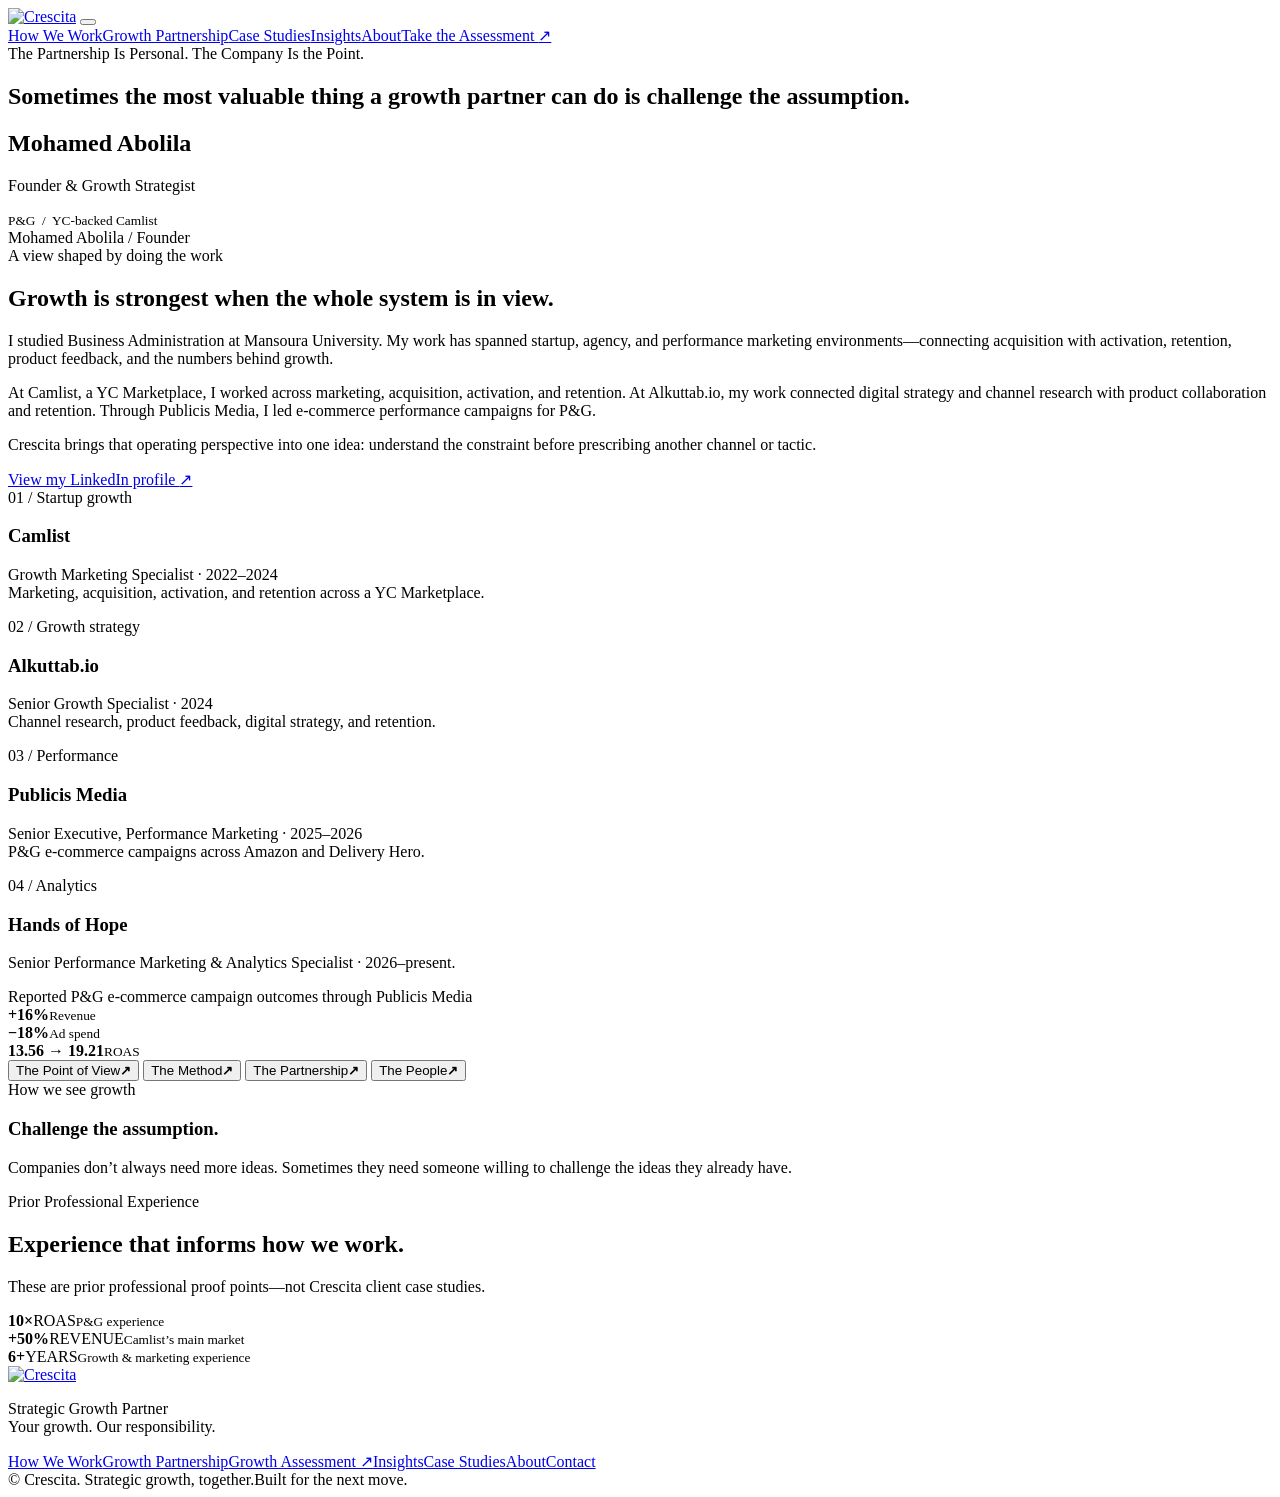
==== about.html @ d87edf6d "Add Crescita website pages" ====
<!doctype html>
<html lang="en">
<head>
  <meta charset="utf-8">
  <meta name="viewport" content="width=device-width,initial-scale=1">
  <meta name="theme-color" content="#F5F1E9">
  <meta name="description" content="Meet Mohamed Abolila, founder of Crescita, and explore the experience and point of view behind the partnership.">
  <title>About — Crescita</title>
  <link rel="preconnect" href="https://fonts.googleapis.com">
  <link rel="preconnect" href="https://fonts.gstatic.com" crossorigin>
  <link href="https://fonts.googleapis.com/css2?family=DM+Sans:wght@400;500;600;700&family=Instrument+Serif:ital@0;1&display=swap" rel="stylesheet">
  <link rel="stylesheet" href="assets/styles.css?v=hover-flow-20261013c">
</head>
<body>
<header class="site-header">
  <div class="wrap head-inner">
    <a class="brand" href="index.html" aria-label="Crescita home"><img class="brand-logo" src="assets/crescita-logo.svg" alt="Crescita"></a>
    <button class="menu-toggle" aria-label="Open navigation menu" aria-expanded="false" aria-controls="site-nav"><i></i><i></i></button>
    <nav class="nav-panel" id="site-nav" aria-label="Main navigation">
      <a href="how-we-work.html">How We Work</a><a href="growth-partnership.html">Growth Partnership</a><a href="case-studies.html">Case Studies</a><a href="insights.html">Insights</a><a href="about.html" aria-current="page">About</a><a class="nav-cta" href="assessment.html">Take the Assessment <span>↗</span></a>
    </nav>
  </div>
</header>
<main>
  <section class="page-hero wrap" data-deck="05 / 06">
    <div class="eyebrow">The Partnership Is Personal. The Company Is the Point.</div>
    <h1 class="serif">Sometimes the most valuable thing a growth partner can do is challenge the assumption.</h1>
    <div class="page-founder"><h2 class="serif">Mohamed Abolila</h2><p>Founder &amp; Growth Strategist</p><small>P&amp;G&nbsp; / &nbsp;YC-backed Camlist</small></div>
  </section>

  <section class="section founder-story">
    <div class="wrap">
      <div class="eyebrow">Mohamed Abolila / Founder</div>
      <div class="founder-story-grid">
        <div class="founder-story-title">
          <div class="detail-label">A view shaped by doing the work</div>
          <h2 class="serif">Growth is strongest when the whole system is in view.</h2>
        </div>
        <div class="founder-story-copy">
          <p>I studied Business Administration at Mansoura University. My work has spanned startup, agency, and performance marketing environments—connecting acquisition with activation, retention, product feedback, and the numbers behind growth.</p>
          <p>At Camlist, a YC Marketplace, I worked across marketing, acquisition, activation, and retention. At Alkuttab.io, my work connected digital strategy and channel research with product collaboration and retention. Through Publicis Media, I led e-commerce performance campaigns for P&amp;G.</p>
          <p>Crescita brings that operating perspective into one idea: understand the constraint before prescribing another channel or tactic.</p>
          <a class="founder-link" href="https://www.linkedin.com/in/mohamed-abolila/" target="_blank" rel="noopener">View my LinkedIn profile <span>↗</span></a>
        </div>
      </div>

      <div class="founder-track" aria-label="Mohamed Abolila’s professional experience">
        <article><div class="detail-label">01 / Startup growth</div><h3 class="serif">Camlist</h3><p>Growth Marketing Specialist · 2022–2024<br>Marketing, acquisition, activation, and retention across a YC Marketplace.</p></article>
        <article><div class="detail-label">02 / Growth strategy</div><h3 class="serif">Alkuttab.io</h3><p>Senior Growth Specialist · 2024<br>Channel research, product feedback, digital strategy, and retention.</p></article>
        <article><div class="detail-label">03 / Performance</div><h3 class="serif">Publicis Media</h3><p>Senior Executive, Performance Marketing · 2025–2026<br>P&amp;G e-commerce campaigns across Amazon and Delivery Hero.</p></article>
        <article><div class="detail-label">04 / Analytics</div><h3 class="serif">Hands of Hope</h3><p>Senior Performance Marketing &amp; Analytics Specialist · 2026–present.</p></article>
      </div>

      <div class="founder-result" aria-label="Reported P&G campaign outcomes during Publicis Media role">
        <div class="founder-result-label">Reported P&amp;G e-commerce campaign outcomes through Publicis Media</div>
        <div><strong>+16%</strong><small>Revenue</small></div>
        <div><strong>−18%</strong><small>Ad spend</small></div>
        <div><strong>13.56 → 19.21</strong><small>ROAS</small></div>
      </div>
    </div>
  </section>

  <section class="section wrap">
    <div class="about-explorer">
      <div class="about-tabs" role="tablist" aria-label="About Crescita">
        <button class="about-tab" role="tab" aria-selected="true" aria-controls="about-panel" data-about="0" data-index="01"><span>The Point of View</span><b>↗</b></button>
        <button class="about-tab" role="tab" aria-selected="false" aria-controls="about-panel" data-about="1" data-index="02"><span>The Method</span><b>↗</b></button>
        <button class="about-tab" role="tab" aria-selected="false" aria-controls="about-panel" data-about="2" data-index="03"><span>The Partnership</span><b>↗</b></button>
        <button class="about-tab" role="tab" aria-selected="false" aria-controls="about-panel" data-about="3" data-index="04"><span>The People</span><b>↗</b></button>
      </div>
      <div class="about-panel" id="about-panel" role="tabpanel">
        <div class="detail-label" id="about-kicker">How we see growth</div>
        <h3 class="serif" id="about-title">Challenge the assumption.</h3>
        <p id="about-copy">Companies don’t always need more ideas. Sometimes they need someone willing to challenge the ideas they already have.</p>
      </div>
    </div>
  </section>

  <section class="section experience">
    <div class="wrap">
      <div class="section-head"><div><div class="eyebrow">Prior Professional Experience</div><h2 class="serif">Experience that informs how we work.</h2></div><p>These are prior professional proof points—not Crescita client case studies.</p></div>
      <div class="proof-grid"><div class="proof"><strong>10×</strong><span>ROAS</span><small>P&amp;G experience</small></div><div class="proof"><strong>+50%</strong><span>REVENUE</span><small>Camlist’s main market</small></div><div class="proof"><strong>6+</strong><span>YEARS</span><small>Growth &amp; marketing experience</small></div></div>
    </div>
  </section>
</main>
<footer class="footer"><div class="wrap"><div class="footer-top"><div class="footer-brand"><a class="brand footer-logo" href="index.html" aria-label="Crescita home"><img class="footer-logo-mark" src="assets/crescita-footer-logo.svg" alt="Crescita"></a><p>Strategic Growth Partner<br>Your growth. Our responsibility.</p></div><nav class="footer-links" aria-label="Footer"><a href="how-we-work.html">How We Work</a><a href="growth-partnership.html">Growth Partnership</a><a href="assessment.html">Growth Assessment ↗</a><a href="insights.html">Insights</a><a href="case-studies.html">Case Studies</a><a href="about.html">About</a><a href="contact.html">Contact</a></nav></div><div class="footer-bottom"><span>© Crescita. Strategic growth, together.</span><span>Built for the next move.</span></div></div></footer>
<script src="assets/site.js?v=hover-flow-20261013c"></script>
</body>
</html>
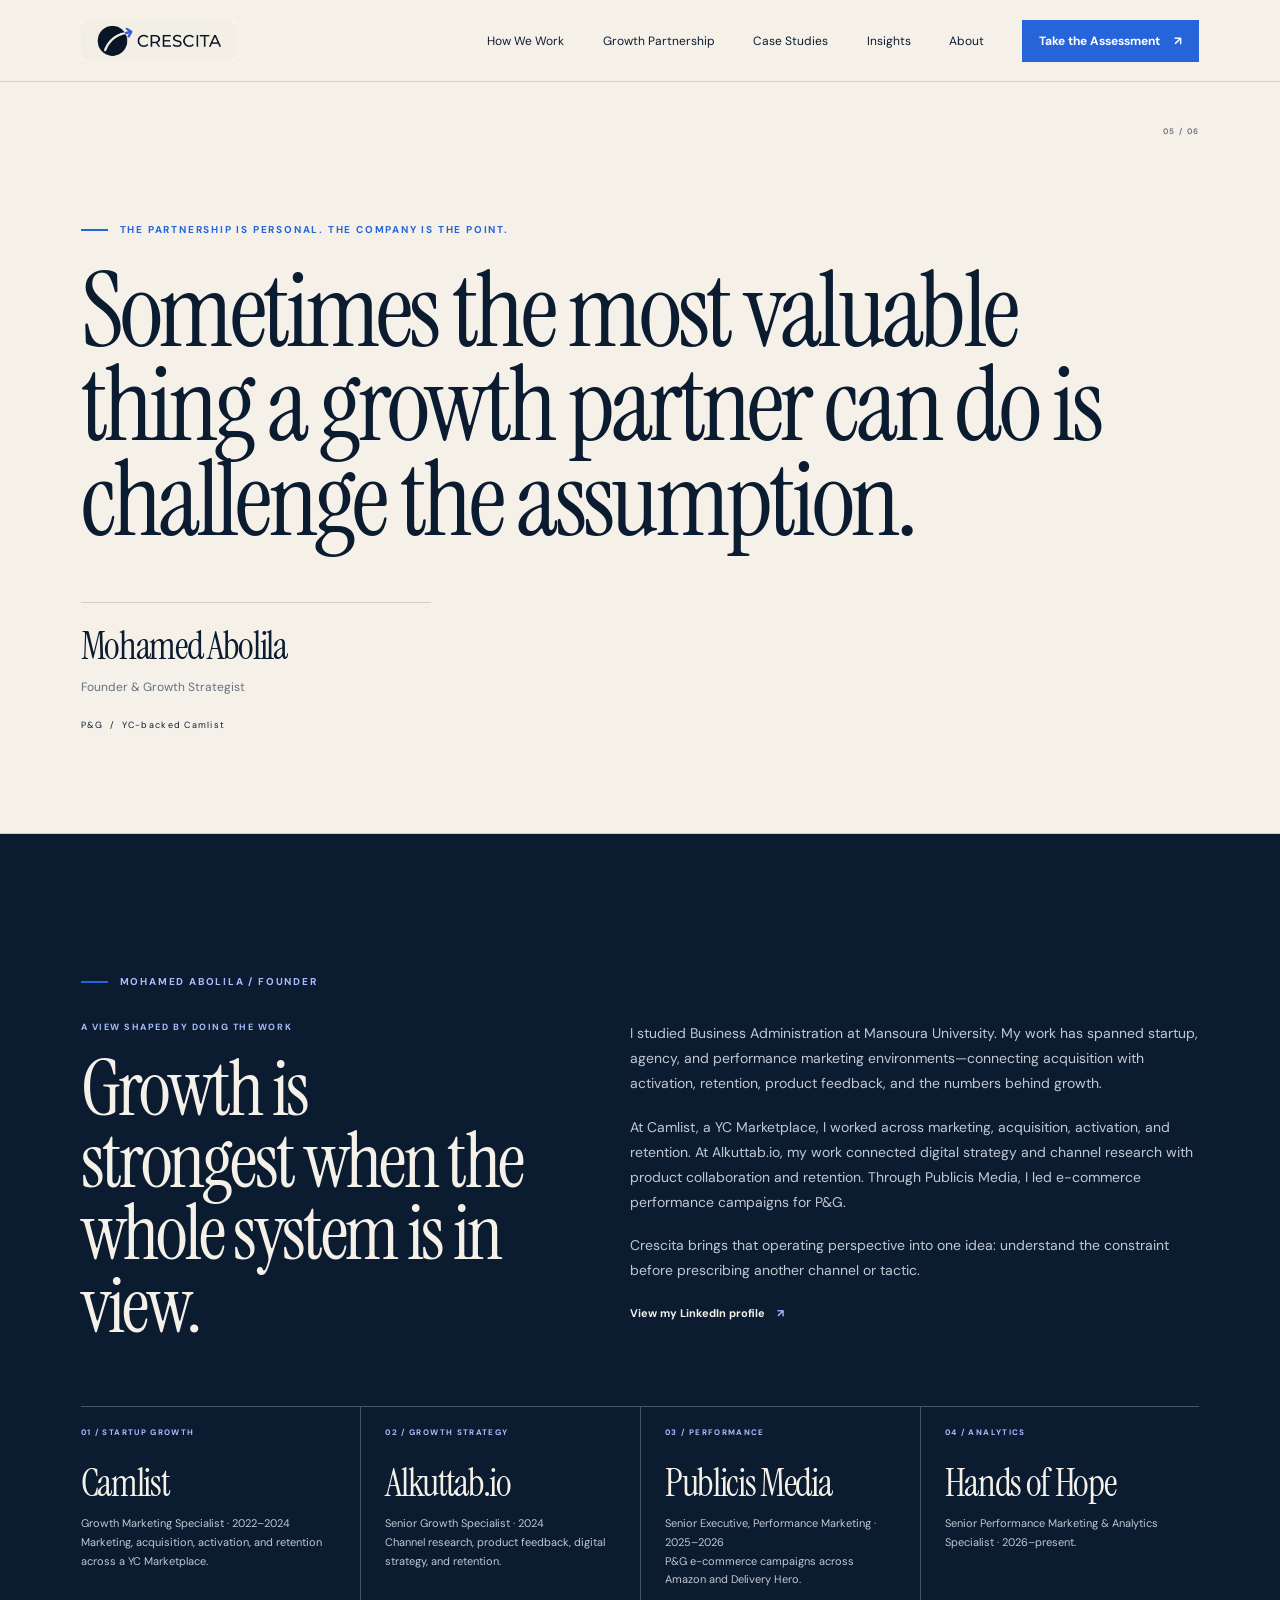
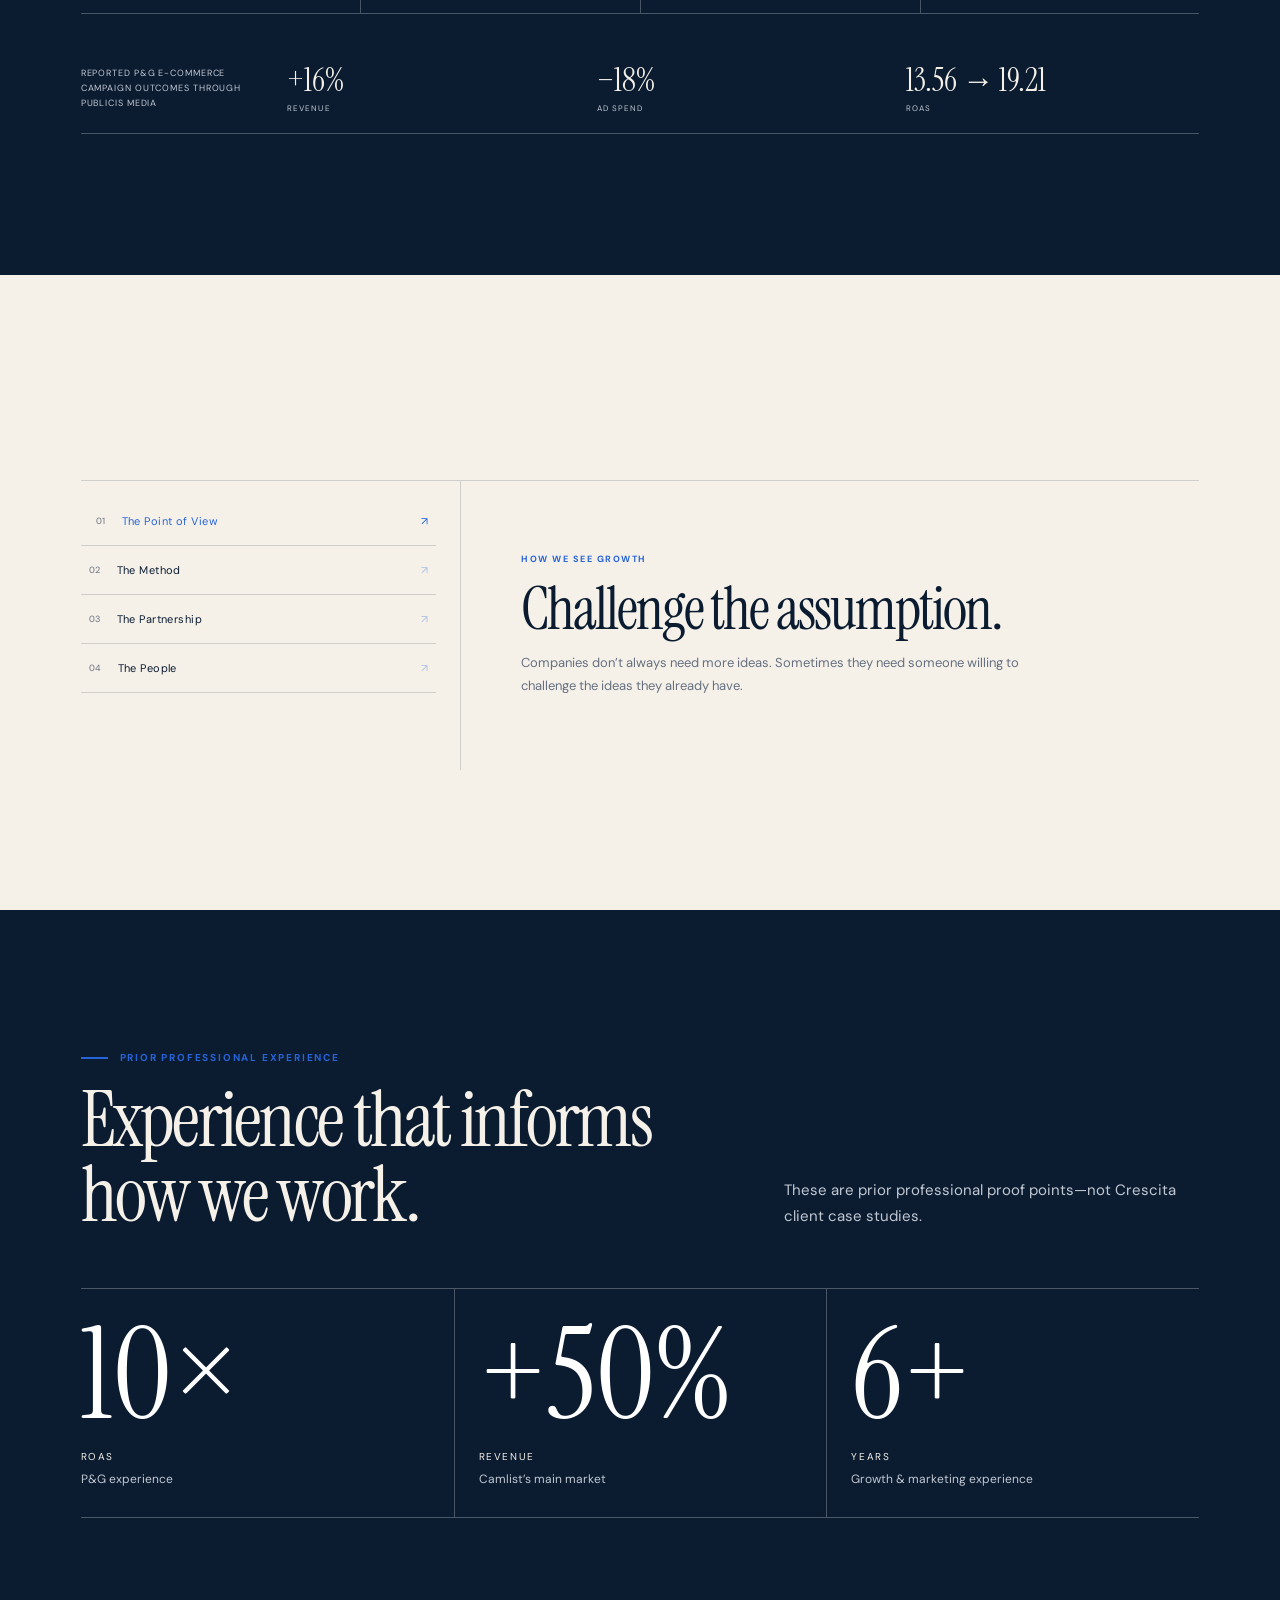
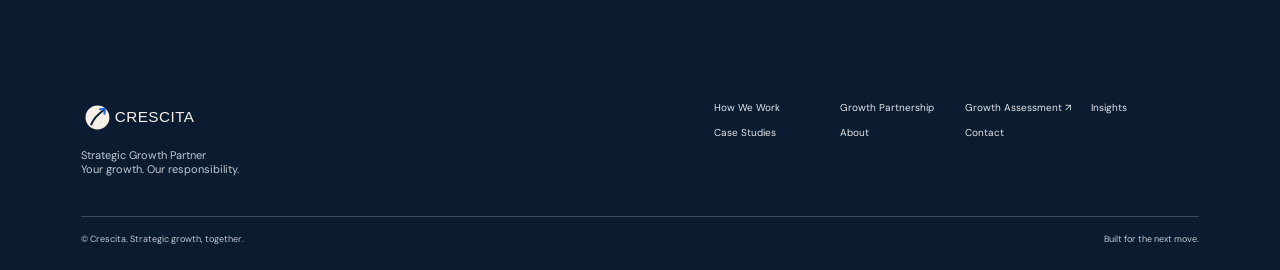
==== commit 416ea13d: "Publish Crescita content and UX improvements" ====
--- a/about.html
+++ b/about.html
@@ -9,7 +9,7 @@
   <link rel="preconnect" href="https://fonts.googleapis.com">
   <link rel="preconnect" href="https://fonts.gstatic.com" crossorigin>
   <link href="https://fonts.googleapis.com/css2?family=DM+Sans:wght@400;500;600;700&family=Instrument+Serif:ital@0;1&display=swap" rel="stylesheet">
-  <link rel="stylesheet" href="assets/styles.css?v=hover-flow-20261013c">
+  <link rel="stylesheet" href="assets/styles.css?v=ui-audit-20261013f">
 </head>
 <body>
 <header class="site-header">
@@ -84,6 +84,6 @@
   </section>
 </main>
 <footer class="footer"><div class="wrap"><div class="footer-top"><div class="footer-brand"><a class="brand footer-logo" href="index.html" aria-label="Crescita home"><img class="footer-logo-mark" src="assets/crescita-footer-logo.svg" alt="Crescita"></a><p>Strategic Growth Partner<br>Your growth. Our responsibility.</p></div><nav class="footer-links" aria-label="Footer"><a href="how-we-work.html">How We Work</a><a href="growth-partnership.html">Growth Partnership</a><a href="assessment.html">Growth Assessment ↗</a><a href="insights.html">Insights</a><a href="case-studies.html">Case Studies</a><a href="about.html">About</a><a href="contact.html">Contact</a></nav></div><div class="footer-bottom"><span>© Crescita. Strategic growth, together.</span><span>Built for the next move.</span></div></div></footer>
-<script src="assets/site.js?v=hover-flow-20261013c"></script>
+<script src="assets/site.js?v=ui-audit-20261013f"></script>
 </body>
 </html>
--- a/assets/styles.css
+++ b/assets/styles.css
@@ -0,0 +1,525 @@
+
+:root{--cream:#F5F1E9;--paper:#FFFFFF;--navy:#0B1C31;--blue:#2664D9;--muted:#667080;--line:rgba(11,28,49,.18);--serif:'Instrument Serif',Georgia,serif;--sans:'DM Sans',Arial,sans-serif;--gutter:clamp(22px,6.3vw,104px);--max:1440px}
+*{box-sizing:border-box}html{scroll-behavior:smooth;scroll-padding-top:94px}body{margin:0;background:var(--cream);color:var(--navy);font-family:var(--sans);-webkit-font-smoothing:antialiased}a{color:inherit;text-decoration:none}button{font:inherit;color:inherit}::selection{background:var(--blue);color:white}.wrap{width:min(100%,var(--max));margin:auto;padding-left:var(--gutter);padding-right:var(--gutter)}
+.site-header{height:82px;border-bottom:1px solid var(--line);display:flex;align-items:center;position:sticky;top:0;z-index:10;background:rgba(245,241,233,.94);backdrop-filter:blur(12px)}.head-inner{display:flex;align-items:center;justify-content:space-between}.brand{display:flex;align-items:center;gap:11px;font-size:18px;font-weight:600;letter-spacing:.035em}.brand-mark{width:35px;height:35px;position:relative;border-radius:50%;background:var(--navy);display:block;overflow:hidden}.brand-mark:before{content:"";position:absolute;width:18px;height:2px;background:var(--cream);transform:rotate(-48deg);left:9px;top:17px;border-radius:4px}.brand-mark:after{content:"";position:absolute;width:7px;height:7px;border:1.5px solid var(--blue);border-radius:50%;right:3px;top:4px}.menu-toggle{width:42px;height:42px;border:0;background:transparent;display:grid;place-content:center;gap:5px;cursor:pointer}.menu-toggle i{display:block;width:20px;height:1px;background:var(--navy);transition:transform .25s}.menu-toggle[aria-expanded=true] i:first-child{transform:translateY(3px) rotate(45deg)}.menu-toggle[aria-expanded=true] i:last-child{transform:translateY(-3px) rotate(-45deg)}.nav-panel{position:absolute;right:var(--gutter);top:70px;background:var(--paper);border:1px solid var(--line);padding:22px 28px;min-width:220px;display:none;box-shadow:0 20px 40px #0B1C3112}.nav-panel.open{display:grid;gap:14px}.nav-panel a{font-size:13px}.nav-panel a:hover{color:var(--blue)}
+main section{position:relative}.eyebrow{font-size:10px;line-height:1.4;letter-spacing:.18em;text-transform:uppercase;font-weight:700;color:var(--blue);display:flex;align-items:center;gap:12px}.eyebrow:before{content:"";display:block;width:27px;height:2px;background:var(--blue)}h1,h2,h3,p{margin-top:0}.serif{font-family:var(--serif);font-weight:400;letter-spacing:-.035em}.hero{padding-top:clamp(70px,10vw,148px);padding-bottom:clamp(60px,9vw,118px);min-height:650px;display:flex;flex-direction:column;justify-content:center}.hero h1{font-size:clamp(64px,9vw,124px);line-height:.86;margin:37px 0 31px;max-width:950px;font-weight:400;letter-spacing:-.045em}.hero h1 span{display:block}.hero-copy{font-size:clamp(15px,1.45vw,19px);line-height:1.65;max-width:670px;margin:0 0 26px}.actions{display:flex;align-items:center;gap:25px;flex-wrap:wrap}.button{background:var(--blue);color:#fff;padding:16px 20px;display:inline-flex;gap:26px;align-items:center;font-size:12px;font-weight:700;min-height:49px;transition:background .2s,transform .2s}.button:hover{background:var(--navy);transform:translateY(-2px)}.text-link{font-size:12px;font-weight:700;display:inline-flex;gap:12px;align-items:center}.text-link span,.button span{transition:transform .2s}.text-link:hover span,.button:hover span{transform:translateX(4px)}.hero-note{border-top:1px solid var(--line);margin-top:42px;padding-top:20px;display:flex;justify-content:space-between;align-items:end;gap:30px}.hero-note h2{font-size:clamp(34px,5vw,62px);line-height:.98;margin:0 0 12px}.hero-note p{margin:0;font-size:14px}.hero-index{font-size:10px;letter-spacing:.14em;color:var(--muted);white-space:nowrap}
+.section{padding-top:clamp(76px,11vw,150px);padding-bottom:clamp(76px,11vw,150px)}.section-head{display:grid;grid-template-columns:minmax(0,1.1fr) minmax(260px,.7fr);gap:50px;align-items:end;margin-bottom:55px}.section-head h2{font-size:clamp(43px,6.1vw,82px);line-height:.96;margin:18px 0 0}.section-head>p{font-size:15px;line-height:1.75;color:var(--muted);max-width:450px;margin:0 0 4px}.plateau{border-top:1px solid var(--line)}.plateau-grid{display:grid;grid-template-columns:repeat(3,1fr);border-top:1px solid var(--line)}.plateau-item{padding:24px 30px 0 0;min-height:210px}.plateau-item+.plateau-item{border-left:1px solid var(--line);padding-left:26px}.num{font-size:10px;letter-spacing:.14em;color:var(--blue)}.plateau-item h3,.method-item h3,.journey-item h3{font-size:clamp(27px,3vw,40px);line-height:1;margin:33px 0 15px}.plateau-item p,.method-item p,.journey-item p{font-size:13px;line-height:1.7;color:var(--muted);max-width:300px;margin:0}
+.thesis{background:var(--navy);color:var(--cream);overflow:hidden}.thesis .eyebrow{color:#8baeff}.thesis .section-head>p{color:#c2c8d2}.thesis-visual{margin-top:78px;position:relative;min-height:350px;border-top:1px solid #ffffff35;border-bottom:1px solid #ffffff35;display:grid;grid-template-columns:1fr 1.1fr 1fr;align-items:center}.step-stack{height:250px;position:relative;display:flex;align-items:end;padding-bottom:30px}.step-block{position:absolute;border-top:2px solid #9bb6f2;border-left:1px solid #9bb6f255;width:25%;height:36%;bottom:30px;left:5%;background:linear-gradient(135deg,#ffffff0d,transparent)}.step-block:nth-child(2){left:28%;height:54%;width:28%}.step-block:nth-child(3){left:54%;height:73%;width:30%}.step-label{position:absolute;left:5%;bottom:0;font-size:10px;letter-spacing:.18em}.thesis-center{text-align:center;padding:20px}.thesis-center strong{display:block;font:clamp(26px,4vw,54px)/.95 var(--serif);font-weight:400}.thesis-center p{font-size:10px;letter-spacing:.14em;margin:22px 0 0;color:#c2c8d2}.leap{height:250px;position:relative}.leap:before{content:"";position:absolute;left:8%;right:8%;bottom:30px;height:1px;background:#ffffff48}.leap:after{content:"";position:absolute;width:54%;height:55%;bottom:31px;left:15%;border-left:1px solid #ffffff55;border-top:1px solid #8eabed;transform:skewY(-27deg);transform-origin:bottom left}.leap-label{position:absolute;left:14%;bottom:0;font-size:10px;letter-spacing:.18em}
+.growth{background:var(--paper)}.growth .section-head{margin-bottom:66px}.model-shell{border-top:1px solid var(--line)}.model-meta{display:flex;justify-content:space-between;padding:14px 0;font-size:9px;letter-spacing:.15em;color:var(--muted);text-transform:uppercase}.model-layout{display:grid;grid-template-columns:1.05fr .95fr;min-height:455px;border-bottom:1px solid var(--line)}.stage-list{border-right:1px solid var(--line);display:flex;flex-direction:column;justify-content:center;padding:10px 8% 10px 0}.stage{position:relative;display:grid;grid-template-columns:42px 1fr 22px;align-items:center;gap:12px;text-align:left;padding:19px 12px;border:0;border-bottom:1px solid var(--line);background:transparent;cursor:pointer;transition:padding .25s,background .25s}.stage:first-child{border-top:1px solid var(--line)}.stage:hover,.stage[aria-selected=true]{padding-left:21px;background:#2664D909}.stage-number{font-size:9px;letter-spacing:.12em;color:var(--muted)}.stage-name{font:clamp(23px,3vw,39px)/1 var(--serif)}.stage-arrow{font-size:15px;color:var(--blue);opacity:0;transition:opacity .2s,transform .2s}.stage[aria-selected=true] .stage-arrow{opacity:1;transform:translateX(2px)}.stage-panel{padding:clamp(30px,6vw,78px);display:flex;flex-direction:column;justify-content:center;position:relative;overflow:hidden}.stage-panel:after{content:attr(data-number);position:absolute;right:-8px;bottom:-100px;font:clamp(220px,34vw,420px)/1 var(--serif);color:#0B1C3106;pointer-events:none}.detail-label{font-size:9px;letter-spacing:.17em;color:var(--blue);font-weight:700;text-transform:uppercase;margin-bottom:20px}.stage-panel h3{font:clamp(38px,5.2vw,68px)/.94 var(--serif);letter-spacing:-.03em;font-weight:400;max-width:510px;margin:0 0 20px;position:relative}.stage-panel p{font-size:14px;line-height:1.75;color:var(--muted);max-width:420px;margin:0;position:relative}.stage-progress{display:flex;gap:6px;margin-top:38px}.stage-progress i{height:2px;background:#0B1C3120;flex:1;transition:background .2s}.stage-progress i.active{background:var(--blue)}.gap-callout{margin:34px 0 0;padding:16px 18px;border-left:2px solid var(--blue);background:#2664D90b;font-size:12px;line-height:1.6;max-width:420px;display:none}.stage-panel.is-gap .gap-callout{display:block}
+.partner{padding-top:clamp(80px,12vw,160px);padding-bottom:clamp(80px,12vw,160px)}.partner-row{display:grid;grid-template-columns:1.2fr .8fr;gap:60px;align-items:end}.partner h2{font-size:clamp(50px,7.5vw,102px);line-height:.9;margin:22px 0 0;max-width:820px}.partner-copy{border-left:1px solid var(--line);padding:4px 0 2px 30px}.partner-copy h3{font:clamp(28px,3.5vw,45px)/1 var(--serif);font-weight:400;margin-bottom:20px}.partner-copy p{font-size:14px;line-height:1.75;color:var(--muted);margin:0}.contrast{display:flex;gap:20px;align-items:center;margin-top:53px;font-size:9px;letter-spacing:.15em}.contrast span:last-child{color:var(--blue)}.contrast b{width:36px;height:1px;background:var(--line)}
+.method{border-top:1px solid var(--line)}.method-title{max-width:850px;font-size:clamp(44px,6.5vw,86px);line-height:.95;margin:18px 0 60px}.method-list{border-top:1px solid var(--line);display:grid;grid-template-columns:repeat(5,1fr)}.method-item{padding:20px 22px 0 0;min-height:195px}.method-item+.method-item{border-left:1px solid var(--line);padding-left:20px}.method-item h3{margin-top:29px}.method-item p{font-size:12px}
+.where{background:var(--paper)}.where-intro{display:grid;grid-template-columns:1fr 1fr;gap:55px;align-items:end}.where-intro h2{font-size:clamp(43px,6vw,78px);line-height:.94;margin:18px 0 0}.where-intro p{font-size:14px;line-height:1.75;color:var(--muted);max-width:490px;margin:0}.where-labels{display:grid;grid-template-columns:1fr 1fr;padding:62px 0 15px;border-bottom:1px solid var(--line);font-size:9px;letter-spacing:.15em;color:var(--muted)}.where-row{display:grid;grid-template-columns:1fr 1fr;padding:20px 0;border-bottom:1px solid var(--line);font:clamp(23px,3.2vw,40px)/1.05 var(--serif);gap:20px}.where-row span:last-child{color:var(--blue)}
+.journey{border-top:1px solid var(--line)}.journey-grid{display:grid;grid-template-columns:repeat(4,1fr);border-top:1px solid var(--line)}.journey-item{padding:22px 20px 10px 0;min-height:210px}.journey-item+.journey-item{border-left:1px solid var(--line);padding-left:20px}.journey-item h3{font-size:clamp(25px,2.7vw,36px);margin:32px 0 14px}.journey-item:first-child{background:linear-gradient(180deg,#2664D90b,transparent)}.journey-item p{font-size:12px}
+.experience{background:var(--navy);color:var(--cream)}.experience .section-head>p{color:#c2c8d2}.proof-grid{display:grid;grid-template-columns:repeat(3,1fr);border-top:1px solid #ffffff42;border-bottom:1px solid #ffffff42}.proof{padding:28px 20px 30px 0}.proof+.proof{border-left:1px solid #ffffff42;padding-left:24px}.proof strong{font:clamp(64px,10vw,128px)/.9 var(--serif);font-weight:400;display:block;color:#fff}.proof span{display:block;margin-top:18px;font-size:10px;letter-spacing:.16em}.proof small{display:block;margin-top:8px;color:#c2c8d2;font-size:12px}
+.about{border-bottom:1px solid var(--line)}.about-top{display:grid;grid-template-columns:1.1fr .9fr;gap:60px;align-items:end}.about-top h2{font-size:clamp(42px,6vw,78px);line-height:.96;margin:20px 0 0;max-width:900px}.founder{padding:20px 0 0 25px;border-left:1px solid var(--line)}.founder h3{font:36px/1 var(--serif);font-weight:400;margin:0 0 8px}.founder p{font-size:12px;margin:0 0 20px;color:var(--muted)}.founder small{font-size:9px;letter-spacing:.14em}.about-explorer{margin-top:64px;border-top:1px solid var(--line);display:grid;grid-template-columns:.68fr 1.32fr;min-height:290px}.about-tabs{padding:16px 24px 0 0;border-right:1px solid var(--line)}.about-tab{width:100%;border:0;border-bottom:1px solid var(--line);background:transparent;text-align:left;display:flex;justify-content:space-between;align-items:center;padding:17px 8px;cursor:pointer;font-size:11px;letter-spacing:.04em}.about-tab:before{content:attr(data-index);font-size:9px;color:var(--muted);margin-right:16px}.about-tab span{margin-right:auto}.about-tab b{font-weight:400;color:var(--blue);opacity:.35}.about-tab[aria-selected=true]{color:var(--blue);padding-left:15px}.about-tab[aria-selected=true] b{opacity:1}.about-panel{padding:clamp(26px,5vw,60px);display:flex;flex-direction:column;justify-content:center}.about-panel .detail-label{margin-bottom:16px}.about-panel h3{font:clamp(34px,4.6vw,60px)/.96 var(--serif);font-weight:400;margin:0 0 15px}.about-panel p{font-size:13px;line-height:1.75;color:var(--muted);max-width:530px;margin:0}
+.insights{background:var(--paper)}.insights-layout{display:grid;grid-template-columns:1fr 1fr;gap:60px}.insights h2{font-size:clamp(46px,6.4vw,86px);line-height:.95;margin:18px 0 0}.topic-list{display:flex;gap:9px;flex-wrap:wrap;margin-top:34px;max-width:550px}.topic{border:1px solid var(--line);border-radius:99px;padding:8px 12px;font-size:10px}.coming{border-top:1px solid var(--line);padding-top:25px;align-self:end}.coming strong{display:block;font:32px/1 var(--serif);font-weight:400;margin-bottom:9px}.coming p{font-size:12px;color:var(--muted);margin:0}
+.final-cta{padding-top:clamp(85px,13vw,170px);padding-bottom:clamp(85px,13vw,170px);text-align:center}.final-cta .eyebrow{justify-content:center}.final-cta h2{font-size:clamp(60px,10vw,132px);line-height:.86;margin:27px 0}.final-cta h2 span{display:block}.final-cta p{font-size:14px;color:var(--muted);margin:0 auto 28px}.final-cta .actions{justify-content:center}.footer{background:var(--navy);color:var(--cream);padding:42px 0 25px}.footer-top{display:grid;grid-template-columns:1.2fr 1fr;gap:50px;padding-bottom:40px}.footer-brand{font-size:23px;font-weight:600;letter-spacing:.04em}.footer-brand p{font-size:11px;font-weight:400;letter-spacing:0;color:#c2c8d2;margin:9px 0 0}.footer-links{display:grid;grid-template-columns:repeat(4,1fr);gap:12px 18px;align-content:start}.footer-links a{font-size:10px;color:#e3e5e8}.footer-bottom{border-top:1px solid #ffffff35;padding-top:16px;display:flex;justify-content:space-between;gap:20px;font-size:9px;color:#c2c8d2}
+.reveal{opacity:0;transform:translateY(18px);transition:opacity .7s ease,transform .7s ease}.reveal.visible{opacity:1;transform:none}
+@media(max-width:760px){.site-header{height:70px}.hero{min-height:0;padding-top:76px}.hero-note{align-items:start}.section-head,.partner-row,.where-intro,.about-top,.insights-layout{grid-template-columns:1fr;gap:25px}.section-head{margin-bottom:38px}.section-head>p{max-width:550px}.plateau-grid{grid-template-columns:1fr}.plateau-item,.plateau-item+.plateau-item{padding:20px 0;min-height:0;border-left:0;border-bottom:1px solid var(--line)}.plateau-item h3{margin:18px 0 10px}.thesis-visual{grid-template-columns:1fr;min-height:0;padding:25px 0}.step-stack,.leap{height:140px}.thesis-center{padding:24px 0}.thesis-center p{margin-top:12px}.model-layout{grid-template-columns:1fr}.stage-list{border-right:0;padding:0}.stage-panel{min-height:340px;border-top:1px solid var(--line)}.partner-copy{border-left:0;border-top:1px solid var(--line);padding:22px 0 0}.contrast{margin-top:30px}.method-list{grid-template-columns:1fr 1fr}.method-item,.method-item+.method-item{border:0;border-bottom:1px solid var(--line);padding:18px 14px 20px 0;min-height:0}.method-item:nth-child(even){border-left:1px solid var(--line);padding-left:16px}.method-item h3{margin:19px 0 10px}.where-labels{padding-top:38px}.journey-grid{grid-template-columns:1fr 1fr}.journey-item,.journey-item+.journey-item{min-height:165px;padding:18px 12px 16px 0;border-left:0;border-bottom:1px solid var(--line)}.journey-item:nth-child(even){border-left:1px solid var(--line);padding-left:14px}.journey-item h3{margin:20px 0 10px}.proof{padding:22px 10px 22px 0}.proof+.proof{padding-left:13px}.proof strong{font-size:clamp(55px,13vw,88px)}.about-explorer{grid-template-columns:1fr}.about-tabs{border-right:0;padding:0}.about-panel{min-height:250px;border-top:1px solid var(--line);padding:26px 0}.founder{padding:20px 0 0;border-left:0;border-top:1px solid var(--line)}.footer-top{grid-template-columns:1fr}.footer-links{grid-template-columns:repeat(2,1fr)}.final-cta h2{font-size:clamp(59px,13vw,92px)}}
+@media(max-width:420px){.brand{font-size:15px}.brand-mark{width:31px;height:31px}.hero h1{font-size:58px}.hero-note{display:block}.hero-index{display:block;margin-top:18px}.actions{gap:18px}.button{padding:14px 15px}.where-row{font-size:22px}.proof-grid{grid-template-columns:1fr}.proof,.proof+.proof{border-left:0;border-bottom:1px solid #ffffff42;padding:20px 0}.proof strong{font-size:70px}}
+@media(prefers-reduced-motion:reduce){*,*::before,*::after{scroll-behavior:auto!important;transition:none!important;animation:none!important}.reveal{opacity:1;transform:none}}
+
+/* Framer header, hero and Crescita step/leap explorer */
+.site-header{height:82px}.head-inner{position:relative}.brand{font-size:18px;gap:10px}.brand-mark{width:38px;height:38px;object-fit:contain;border-radius:0;background:none;overflow:visible;flex:none}.brand-mark:before,.brand-mark:after{display:none}.nav-panel{position:static;display:flex;align-items:center;gap:clamp(18px,3vw,42px);min-width:0;padding:0;border:0;background:transparent;box-shadow:none}.nav-panel a{font-size:12px;white-space:nowrap}.nav-panel .nav-cta{background:var(--blue);color:#fff;padding:13px 17px;display:inline-flex;gap:14px;align-items:center;font-weight:700}.nav-panel .nav-cta:hover{background:var(--navy)}.menu-toggle{display:none}.hero{padding-top:clamp(78px,8.5vw,124px);padding-bottom:34px;min-height:590px;justify-content:start}.hero-main{display:grid;grid-template-columns:1.12fr .88fr;gap:clamp(45px,8vw,112px);align-items:center;margin-top:45px}.hero h1{font-size:clamp(68px,8.4vw,116px);margin:0 0 30px}.hero-copy{font-size:clamp(15px,1.35vw,18px);max-width:640px}.hero-note{border-top:0;border-left:1px solid var(--line);margin:0;padding:8px 0 8px clamp(24px,4vw,48px);min-height:155px;align-items:center}.hero-note h2{font-size:clamp(34px,4.6vw,54px)}.hero-note p{font-size:14px}.hero-bottom{border-top:1px solid var(--line);margin-top:auto;padding-top:17px;display:flex;justify-content:space-between;font-size:11px}.hero-index{font-size:10px;letter-spacing:.12em}.thesis .eyebrow{color:var(--cream)}.thesis-explorer{margin-top:58px;display:grid;grid-template-columns:minmax(160px,.28fr) 1fr;border-top:1px solid #ffffff40;border-bottom:1px solid #ffffff40;min-height:300px}.thesis-controls{display:flex;flex-direction:column;padding:20px 23px 20px 0;border-right:1px solid #ffffff35}.path-tab{display:grid;grid-template-columns:25px 1fr 20px;gap:10px;align-items:center;text-align:left;border:0;border-bottom:1px solid #ffffff27;background:transparent;color:#d8dce2;padding:16px 10px;cursor:pointer;transition:background .25s,padding .25s,color .25s}.path-tab:first-child{border-top:1px solid #ffffff27}.path-tab span{font-size:9px;letter-spacing:.14em;color:#9ca9bb}.path-tab strong{font-size:11px;letter-spacing:.16em}.path-tab i{font-style:normal;color:#91adf0;opacity:0;transition:opacity .2s}.path-tab:hover,.path-tab[aria-selected=true]{background:#ffffff0c;color:white;padding-left:16px}.path-tab[aria-selected=true] i{opacity:1}.thesis-status{display:grid;gap:6px;margin-top:auto;padding:22px 10px 0}.thesis-status span{font-size:8px;text-transform:uppercase;letter-spacing:.16em;color:#aeb9c8}.thesis-status strong{font-size:10px;letter-spacing:.14em;color:#a7beff}.trajectory-panel{padding:22px clamp(20px,4vw,54px) 24px;position:relative}.trajectory-head{display:flex;justify-content:space-between;gap:18px;font-size:8px;letter-spacing:.15em;text-transform:uppercase;color:#c2c8d2}.trajectory-head span:last-child{color:#8795a9}.trajectory-svg{display:block;width:100%;height:clamp(180px,22vw,270px);overflow:visible;margin:4px 0 0}.trajectory-svg path{fill:none;vector-effect:non-scaling-stroke}.trajectory-grid{stroke:#ffffff20;stroke-width:1;stroke-dasharray:2 7}.trajectory-step,.trajectory-leap{stroke:#92aff6;stroke-width:2.2;stroke-linejoin:round;stroke-linecap:round;transition:opacity .35s,stroke-dashoffset .8s}.trajectory-step{stroke-dasharray:1200;stroke-dashoffset:0}.trajectory-leap{stroke:#fff;stroke-width:2.6;stroke-dasharray:1200;stroke-dashoffset:1200;opacity:0}.trajectory-panel[data-path="leap"] .trajectory-step{opacity:0;stroke-dashoffset:1200}.trajectory-panel[data-path="leap"] .trajectory-leap{opacity:1;stroke-dashoffset:0}.trajectory-svg text{fill:#adb9ca;font:9px var(--sans);letter-spacing:1.2px}.trajectory-nodes circle{fill:var(--navy);stroke:#8faef5;stroke-width:2;cursor:pointer;transition:r .2s,fill .2s}.trajectory-nodes circle:hover,.trajectory-nodes circle:focus{r:10;fill:#8faef5;outline:none}.trajectory-panel[data-path="step"] .leap-nodes,.trajectory-panel[data-path="leap"] .step-nodes{display:none}.trajectory-readout{border-top:1px solid #ffffff35;padding-top:16px;display:grid;grid-template-columns:1fr 1fr;gap:24px;align-items:start}.trajectory-readout .detail-label{color:#9bb6f2;margin-bottom:8px}.trajectory-readout h3{font-size:clamp(25px,3vw,36px);margin:0;color:var(--cream)}.trajectory-readout p{margin:4px 0 0;font-size:12px;line-height:1.65;color:#c2c8d2;max-width:400px}.footer-logo{color:var(--cream);width:max-content}.footer-logo .brand-mark{width:34px;height:34px}.footer-brand>p{margin-left:44px}
+@media(max-width:900px){.nav-panel{gap:17px}.nav-panel a{font-size:11px}.nav-panel .nav-cta{padding:11px 12px}.hero-main{gap:45px}.hero h1{font-size:clamp(66px,8vw,90px)}}
+@media(max-width:760px){.site-header{height:70px}.head-inner{position:relative}.menu-toggle{display:grid}.nav-panel{position:absolute;right:var(--gutter);top:57px;display:none;align-items:stretch;gap:14px;min-width:230px;padding:20px 23px;background:var(--paper);border:1px solid var(--line);box-shadow:0 20px 40px #0B1C3112}.nav-panel.open{display:grid}.nav-panel a{font-size:12px}.hero{min-height:0;padding-top:67px}.hero-main{grid-template-columns:1fr;gap:31px;margin-top:31px}.hero h1{font-size:clamp(61px,11.5vw,84px)}.hero-note{border-left:0;border-top:1px solid var(--line);padding:23px 0 0;min-height:0}.hero-bottom{margin-top:39px}.thesis-explorer{grid-template-columns:1fr}.thesis-controls{border-right:0;border-bottom:1px solid #ffffff35;display:grid;grid-template-columns:1fr 1fr;padding:12px 0}.path-tab{border-top:1px solid #ffffff27!important;border-bottom:0}.thesis-status{grid-column:1/-1;padding:16px 10px 3px;margin:0}.trajectory-panel{padding:20px 0 23px}.trajectory-readout{grid-template-columns:1fr;gap:9px}.trajectory-head{font-size:7px}.trajectory-svg{height:205px}}
+@media(prefers-reduced-motion:reduce){.trajectory-step,.trajectory-leap{stroke-dasharray:none;stroke-dashoffset:0}}
+.page-hero{padding-top:clamp(80px,11vw,145px);padding-bottom:clamp(55px,8vw,100px);border-bottom:1px solid var(--line)}.page-hero h1{font-size:clamp(55px,8.2vw,108px);line-height:.9;max-width:1020px;margin:27px 0}.page-hero>p{font-size:15px;line-height:1.75;color:var(--muted);max-width:650px;margin:0}.page-hero .page-lead{font-size:clamp(30px,4.3vw,52px);line-height:1.02;color:var(--navy);max-width:700px;margin:30px 0 17px}.page-section{padding-top:70px}.page-method{border-top:0}.page-method .method-item{min-height:220px}.page-cta{padding-top:90px;padding-bottom:105px}.page-cta h2{font-size:clamp(42px,6.3vw,78px);line-height:.96;max-width:850px;margin:22px 0 27px}.page-cta .button{margin-top:4px}.page-founder{margin-top:55px;padding-top:18px;border-top:1px solid var(--line);max-width:350px}.page-founder h2{font-size:38px;font-weight:400;margin:0 0 8px}.page-founder p{font-size:12px;color:var(--muted);margin:0 0 17px}.page-founder small{font-size:9px;letter-spacing:.14em}.contact-hero{min-height:570px;display:flex;flex-direction:column;align-items:flex-start;justify-content:center;border-bottom:0}.contact-hero h1{font-size:clamp(72px,10vw,130px)}.contact-hero p{margin-bottom:24px}.about-explorer .about-tab[aria-selected=true]{color:var(--blue)}
+@media(max-width:760px){.page-hero{padding-top:70px;padding-bottom:55px}.page-hero h1{font-size:clamp(50px,11vw,76px)}.page-method{grid-template-columns:1fr 1fr}.page-method .method-item{min-height:180px}.contact-hero{min-height:470px}.page-cta{padding-top:65px;padding-bottom:75px}}
+
+/* Homepage motion: editorial entrances, paced reveals, and purposeful interaction */
+@keyframes home-rise{from{opacity:0;transform:translateY(24px)}to{opacity:1;transform:translateY(0)}}
+@keyframes readout-in{from{opacity:0;transform:translateY(12px)}to{opacity:1;transform:translateY(0)}}
+.home .hero>.eyebrow,.home .hero h1 span,.home .hero-copy,.home .hero .actions,.home .hero-note,.home .hero-bottom{animation:home-rise .85s cubic-bezier(.2,.7,.25,1) both}
+.home .hero>.eyebrow{animation-delay:.06s}.home .hero h1 span:first-child{animation-delay:.16s}.home .hero h1 span:last-child{animation-delay:.28s}.home .hero-copy{animation-delay:.43s}.home .hero .actions{animation-delay:.54s}.home .hero-note{animation-delay:.36s}.home .hero-bottom{animation-delay:.65s}
+.home .reveal .section-head>*,.home .reveal .plateau-item,.home .reveal .thesis-explorer,.home .reveal .partner-row>*,.home .reveal .method-title,.home .reveal .method-item,.home .reveal .where-intro>*,.home .reveal .where-row,.home .reveal .journey-item,.home .reveal .proof,.home .reveal .about-top>*,.home .reveal .about-explorer,.home .reveal .insights-layout>*,.home .final-cta>.eyebrow,.home .final-cta h2,.home .final-cta>p,.home .final-cta .actions{opacity:0;transform:translateY(18px);transition:opacity .72s cubic-bezier(.2,.7,.25,1),transform .72s cubic-bezier(.2,.7,.25,1)}
+.home .reveal.visible .section-head>*,.home .reveal.visible .plateau-item,.home .reveal.visible .thesis-explorer,.home .reveal.visible .partner-row>*,.home .reveal.visible .method-title,.home .reveal.visible .method-item,.home .reveal.visible .where-intro>*,.home .reveal.visible .where-row,.home .reveal.visible .journey-item,.home .reveal.visible .proof,.home .reveal.visible .about-top>*,.home .reveal.visible .about-explorer,.home .reveal.visible .insights-layout>*,.home .final-cta.visible>.eyebrow,.home .final-cta.visible h2,.home .final-cta.visible>p,.home .final-cta.visible .actions{opacity:1;transform:translateY(0)}
+.home .reveal.visible .section-head>*:nth-child(2),.home .reveal.visible .plateau-item:nth-child(2),.home .reveal.visible .where-row:nth-of-type(2),.home .reveal.visible .journey-item:nth-child(2),.home .reveal.visible .proof:nth-child(2),.home .reveal.visible .partner-row>*:nth-child(2),.home .reveal.visible .about-top>*:nth-child(2),.home .reveal.visible .insights-layout>*:nth-child(2){transition-delay:.12s}
+.home .reveal.visible .plateau-item:nth-child(3),.home .reveal.visible .where-row:nth-of-type(3),.home .reveal.visible .journey-item:nth-child(3),.home .reveal.visible .proof:nth-child(3){transition-delay:.22s}
+.home .reveal.visible .plateau-item:nth-child(4),.home .reveal.visible .where-row:nth-of-type(4),.home .reveal.visible .journey-item:nth-child(4){transition-delay:.32s}
+.home .reveal.visible .journey-item:nth-child(5),.home .reveal.visible .where-row:nth-of-type(5){transition-delay:.42s}
+.home .reveal.visible .method-item:nth-child(1){transition-delay:.04s}.home .reveal.visible .method-item:nth-child(2){transition-delay:.1s}.home .reveal.visible .method-item:nth-child(3){transition-delay:.16s}.home .reveal.visible .method-item:nth-child(4){transition-delay:.22s}.home .reveal.visible .method-item:nth-child(5){transition-delay:.28s}
+.home .reveal.visible .thesis-explorer{transition-delay:.16s}
+.home .trajectory-readout{animation:readout-in .45s ease both}.home .path-tab,.home .stage,.home .about-tab{transition:background .28s,color .28s,padding .28s,border-color .28s,transform .28s}.home .path-tab:hover,.home .stage:hover,.home .about-tab:hover{transform:translateX(3px)}
+.home .stage-panel h3,.home .stage-panel>p{transition:opacity .22s ease,transform .22s ease}.home .stage-panel.is-updating h3,.home .stage-panel.is-updating>p{animation:readout-in .38s ease both}
+.home .plateau-item h3,.home .method-item h3,.home .journey-item h3,.home .proof strong{transition:color .3s,transform .3s}.home .plateau-item:hover h3,.home .method-item:hover h3,.home .journey-item:hover h3{transform:translateX(5px);color:var(--blue)}.home .plateau-item .num,.home .method-item .num,.home .journey-item .num{transition:letter-spacing .25s,color .25s}.home .plateau-item:hover .num,.home .method-item:hover .num,.home .journey-item:hover .num{letter-spacing:.24em;color:var(--navy)}
+.home .button{transition:background .25s,transform .25s,box-shadow .25s}.home .button:hover{box-shadow:0 9px 22px #0B1C3120}.home .text-link{transition:color .2s}.home .text-link:hover{color:var(--blue)}
+@media(prefers-reduced-motion:reduce){.home .hero>.eyebrow,.home .hero h1 span,.home .hero-copy,.home .hero .actions,.home .hero-note,.home .hero-bottom,.home .trajectory-readout,.home .stage-panel.is-updating h3,.home .stage-panel.is-updating>p{animation:none!important}.home .reveal,.home .reveal .section-head>*,.home .reveal .plateau-item,.home .reveal .thesis-explorer,.home .reveal .partner-row>*,.home .reveal .method-title,.home .reveal .method-item,.home .reveal .where-intro>*,.home .reveal .where-row,.home .reveal .journey-item,.home .reveal .proof,.home .reveal .about-top>*,.home .reveal .about-explorer,.home .reveal .insights-layout>*,.home .final-cta>*{opacity:1!important;transform:none!important;transition:none!important}}
+
+
+/* Crescita brand assets and the editorial STEP / LEAP interaction */
+:root{--cream:#F5F1E9;--paper:#fff;--navy:#0B1C31;--blue:#2664D9;--muted:#667080;--line:rgba(11,28,49,.16)}
+.site-header{background:rgba(245,241,233,.96)}
+.brand{display:block;flex:none}
+.brand-logo{display:block;width:154px;height:auto;max-height:42px;object-fit:contain}
+.footer-logo{display:block;width:178px;height:auto;max-height:none}
+.footer-brand>p{margin-left:0;margin-top:14px}
+.thesis-explorer{min-height:300px}
+.thesis-controls{min-width:0}
+.thesis-panel{min-width:0;padding:22px clamp(20px,4vw,54px) 24px;position:relative;display:flex;flex-direction:column;justify-content:space-between}
+.step-sequence{min-height:clamp(194px,22vw,260px);display:grid;grid-template-columns:repeat(3,minmax(0,1fr));align-items:end;gap:clamp(10px,2vw,28px);position:relative;padding:0 0 16px;margin:8px 0 17px}
+.step-sequence:before{content:"";position:absolute;left:0;right:0;bottom:16px;height:1px;background:#ffffff38}
+.sequence-step{--step-height:clamp(108px,12vw,146px);height:var(--step-height);position:relative;display:flex;flex-direction:column;align-items:flex-start;justify-content:space-between;text-align:left;padding:14px 15px 13px;border:0;border-top:1px solid #ffffff60;border-left:1px solid #ffffff30;background:linear-gradient(135deg,#ffffff0c,transparent 72%);color:#c2c8d2;cursor:pointer;overflow:hidden;transition:height .65s cubic-bezier(.2,.7,.25,1),background .3s,color .3s,border-color .3s,transform .3s}
+.sequence-step:nth-child(2){--step-height:clamp(142px,15vw,184px)}
+.sequence-step:nth-child(3){--step-height:clamp(176px,18vw,222px)}
+.thesis-panel[data-path="leap"] .sequence-step:nth-child(1){--step-height:clamp(108px,12vw,146px)}
+.thesis-panel[data-path="leap"] .sequence-step:nth-child(2){--step-height:clamp(108px,12vw,146px)}
+.thesis-panel[data-path="leap"] .sequence-step:nth-child(3){--step-height:clamp(188px,19vw,234px)}
+.sequence-step:after{content:"";position:absolute;left:0;right:0;top:-1px;height:2px;background:#2664D9;transform:scaleX(0);transform-origin:left;transition:transform .4s}
+.sequence-step[aria-pressed="true"]{background:linear-gradient(145deg,#2664D924,transparent 78%);color:#fff}
+.sequence-step[aria-pressed="true"]:after{transform:scaleX(1)}
+.sequence-step:hover,.sequence-step:focus-visible{color:#fff;outline:none;transform:translateY(-3px)}
+.sequence-index{font-size:9px;letter-spacing:.16em;color:#9ca9bb}
+.sequence-step strong{font-size:10px;letter-spacing:.16em}
+.trajectory-readout{min-height:74px}
+.trajectory-readout p{max-width:430px}
+@media(max-width:760px){.brand-logo{width:138px}.footer-logo{width:164px}.thesis-panel{padding:20px 0 23px}.step-sequence{min-height:190px;gap:12px}.sequence-step{padding:11px 10px 12px}.sequence-step:nth-child(2){--step-height:135px}.sequence-step:nth-child(3){--step-height:164px}.thesis-panel[data-path="leap"] .sequence-step:nth-child(1),.thesis-panel[data-path="leap"] .sequence-step:nth-child(2){--step-height:108px}.thesis-panel[data-path="leap"] .sequence-step:nth-child(3){--step-height:180px}}
+@media(max-width:420px){.brand-logo{width:128px}.sequence-step strong{font-size:8px;letter-spacing:.12em}.step-sequence{gap:8px}}
+@media(prefers-reduced-motion:reduce){.sequence-step{transition:none}}
+/* Hover and focus interactions requested for the growth journeys */
+.footer-logo-mark{display:block;width:178px;height:auto;max-height:none;object-fit:contain}
+.method-list[aria-label="How Crescita thinks"]{border-top:1px solid var(--line);display:grid;grid-template-columns:1fr}
+.method-item[data-method-item]{display:grid;grid-template-columns:minmax(0,1fr);align-items:center;position:relative;min-height:0;padding:0;border:0;border-bottom:1px solid var(--line);background:transparent;transition:grid-template-columns .35s,background .3s,padding .3s}
+.method-item[data-method-item]+.method-item[data-method-item]{border-left:0;padding-left:0}
+.method-item[data-method-item].is-active{grid-template-columns:minmax(0,1fr) minmax(240px,.72fr);padding-right:clamp(14px,3vw,36px);background:#2664D809}
+.method-trigger{width:100%;min-width:0;display:grid;grid-template-columns:42px minmax(0,1fr) 24px;align-items:center;gap:12px;text-align:left;padding:17px 16px 18px 0;border:0;background:transparent;color:var(--navy);cursor:pointer}
+.method-trigger .num{font-size:9px;letter-spacing:.14em}
+.method-name{font:clamp(26px,3.5vw,43px)/1 var(--serif);letter-spacing:-.025em}
+.method-arrow{justify-self:end;color:var(--blue);font:16px var(--sans);opacity:.35;transition:opacity .25s,transform .25s}
+.method-item.is-active .method-arrow,.method-trigger:hover .method-arrow,.method-trigger:focus-visible .method-arrow{opacity:1;transform:translateX(3px)}
+.method-detail{display:block;align-self:center;min-width:0;max-height:0;overflow:hidden;visibility:hidden;opacity:0;transform:translateX(12px);padding:0;border-left:1px solid transparent;transition:max-height .62s cubic-bezier(.2,.7,.25,1),opacity .34s ease,transform .44s cubic-bezier(.2,.7,.25,1),padding .62s cubic-bezier(.2,.7,.25,1),border-color .3s ease,visibility 0s linear .62s}
+.method-detail p{max-width:470px;margin:0;color:var(--muted);font:13px/1.7 var(--sans)}
+.method-item.is-active .method-detail{max-height:260px;visibility:visible;opacity:1;transform:translateX(0);padding:12px 0 12px 20px;border-left-color:var(--line);transition:max-height .62s cubic-bezier(.2,.7,.25,1),opacity .34s ease .1s,transform .44s cubic-bezier(.2,.7,.25,1) .08s,padding .62s cubic-bezier(.2,.7,.25,1),border-color .3s ease .1s,visibility 0s}
+.method-name{transition:font-size .62s cubic-bezier(.2,.7,.25,1),line-height .62s cubic-bezier(.2,.7,.25,1)}
+.method-trigger{transition:padding .62s cubic-bezier(.2,.7,.25,1)}
+.method-trigger:focus-visible,.where-row:focus-visible,.stage:focus-visible{outline:1px solid var(--blue);outline-offset:2px}
+.where-list{border-top:0}
+.where-item{border-bottom:1px solid var(--line)}
+.where-row{width:100%;display:grid;grid-template-columns:minmax(0,1fr) minmax(0,1fr) 24px;align-items:center;gap:20px;padding:19px 0;border:0;background:transparent;text-align:left;cursor:pointer}
+.where-row .where-scope{color:var(--blue)}
+.where-row .where-toggle{justify-self:end;color:var(--blue);font:20px/1 var(--sans);transition:transform .3s}
+.where-item.is-open .where-toggle{transform:rotate(45deg)}
+.where-detail{max-height:0;overflow:hidden;opacity:0;transition:max-height .62s cubic-bezier(.2,.7,.25,1),opacity .34s ease,padding .62s cubic-bezier(.2,.7,.25,1)}
+.where-item.is-open .where-detail{max-height:130px;opacity:1;padding:0 32px 20px 0}
+.where-detail p{max-width:760px;margin:0;color:var(--muted);font:13px/1.7 var(--sans)}
+.contact-booking{display:grid;grid-template-columns:minmax(220px,.45fr) minmax(0,1fr);gap:clamp(28px,5vw,76px);align-items:start}
+.contact-booking-heading{position:sticky;top:120px}
+.contact-booking-heading h2{font-size:clamp(40px,5vw,68px);line-height:.95;margin:22px 0 0}
+.calendly-shell{min-width:0;border-top:1px solid var(--line);padding-top:18px}
+.calendly-inline-widget{width:100%;min-width:320px;height:700px;background:var(--paper)}
+@media(max-width:760px){.footer-logo-mark{width:164px}.method-item[data-method-item].is-active{grid-template-columns:minmax(0,1fr);padding-right:0}.method-trigger{padding:15px 4px 15px 0}.method-detail{padding:0 0 18px 54px;border-left:0}.method-item.is-active .method-detail{padding:15px 8px 24px 54px;border-top:1px solid var(--line);border-left:0}.where-row{grid-template-columns:minmax(0,1fr) 20px;gap:7px 14px;padding:16px 0}.where-row>span:first-child{grid-column:1;grid-row:1}.where-row .where-scope{grid-column:1;grid-row:2;font-size:clamp(18px,5vw,24px)}.where-row .where-toggle{grid-column:2;grid-row:1 / span 2}.where-item.is-open .where-detail{max-height:220px}.contact-booking{grid-template-columns:1fr;gap:25px}.contact-booking-heading{position:static}.calendly-inline-widget{height:700px}}
+@media(prefers-reduced-motion:reduce){.method-item[data-method-item],.method-arrow,.where-row .where-toggle,.where-detail,.sequence-step{transition:none!important;animation:none!important}}.calendly-fallback{margin:14px 0 0;text-align:right;font-size:12px;color:var(--muted)}
+.calendly-fallback a{color:var(--blue);text-decoration:underline;text-underline-offset:3px}
+/* One expanded method at a time; the remaining steps stay as a compact rail */
+.method-list[aria-label="How Crescita thinks"]{display:flex;flex-direction:column;height:clamp(420px,34vw,480px);min-height:420px}
+.method-item[data-method-item]{flex:0 0 48px;min-height:48px;overflow:hidden;transition:flex .62s cubic-bezier(.2,.7,.25,1),background .42s ease,grid-template-columns .62s cubic-bezier(.2,.7,.25,1),padding .62s cubic-bezier(.2,.7,.25,1)}
+.method-item[data-method-item].is-active{flex:1 1 auto;grid-template-columns:minmax(0,.85fr) minmax(0,1.15fr);padding-right:clamp(14px,3vw,36px)}
+.method-item[data-method-item]:not(.is-active) .method-trigger{padding-top:8px;padding-bottom:8px}
+.method-item[data-method-item]:not(.is-active) .method-name{font-size:clamp(20px,2.2vw,28px)}
+.method-item[data-method-item].is-active .method-trigger{height:100%;align-content:center;padding-top:25px;padding-bottom:25px}
+.method-item[data-method-item].is-active .method-name{font-size:clamp(48px,7vw,86px);line-height:.92}
+.method-item[data-method-item].is-active .method-detail{padding:20px 0 20px clamp(20px,4vw,54px);border-left-color:var(--line)}
+.method-item[data-method-item].is-active .method-detail p{font-size:clamp(14px,1.3vw,17px);line-height:1.8}
+.method-item[data-method-item].is-active .method-arrow{opacity:1}
+@media(max-width:760px){.method-list[aria-label="How Crescita thinks"]{height:clamp(470px,70vh,560px);min-height:470px}.method-item[data-method-item]{flex-basis:48px}.method-item[data-method-item].is-active{grid-template-columns:minmax(0,1fr);padding-right:0}.method-item[data-method-item].is-active .method-trigger{height:auto;min-height:150px;padding-top:22px;padding-bottom:20px}.method-item[data-method-item].is-active .method-name{font-size:clamp(46px,12vw,68px)}.method-item[data-method-item].is-active .method-detail{padding:15px 8px 24px 54px;border-left:0;border-top:1px solid var(--line)}.method-item[data-method-item].is-active .method-detail p{font-size:14px}}
+@media(prefers-reduced-motion:reduce){.method-item[data-method-item]{transition:none!important}}
+/* Contact page: conversation overview and booking */
+.contact-hero{padding:clamp(80px,11vw,150px) 0 28px}
+.contact-hero-grid{display:grid;grid-template-columns:minmax(0,1.2fr) minmax(230px,.55fr);gap:clamp(36px,8vw,110px);align-items:end}
+.contact-hero .eyebrow{margin-bottom:24px}
+.contact-hero h1{max-width:980px;margin:0 0 26px;font-size:clamp(64px,9.4vw,128px);line-height:.88;letter-spacing:-.045em}
+.contact-hero h1 em{color:var(--blue);font-weight:400}
+.contact-hero-lede{max-width:650px;margin:0 0 28px;color:var(--muted);font-size:clamp(16px,1.45vw,19px);line-height:1.75}
+.contact-hero-aside{margin-bottom:7px;padding:12px 0 12px clamp(22px,3.2vw,42px);border-left:1px solid var(--line)}
+.contact-hero-aside .detail-label{color:var(--blue)}
+.contact-hero-aside p{max-width:370px;margin:18px 0 0;color:var(--muted);font-size:14px;line-height:1.8}
+.contact-hero-foot{display:flex;justify-content:space-between;gap:20px;margin-top:clamp(58px,8vw,100px);padding-top:16px;border-top:1px solid var(--line);color:var(--muted);font-size:9px;letter-spacing:.16em}
+.contact-expect{padding:clamp(72px,9vw,122px) 0;background:var(--navy);color:var(--cream)}
+.contact-expect .eyebrow{color:#9bb6f2}
+.contact-expect-head{display:grid;grid-template-columns:minmax(0,1.1fr) minmax(250px,.65fr);gap:48px;align-items:end}
+.contact-expect-head h2{margin:18px 0 0;font-size:clamp(46px,6vw,78px);line-height:.96}
+.contact-expect-head>p{max-width:440px;margin:0 0 6px;color:#c2c8d2;font-size:14px;line-height:1.8}
+.contact-expect-grid{display:grid;grid-template-columns:repeat(3,minmax(0,1fr));margin-top:clamp(44px,6vw,76px);border-top:1px solid #ffffff38}
+.contact-expect-item{padding:23px 28px 0 0}
+.contact-expect-item+.contact-expect-item{padding-left:26px;border-left:1px solid #ffffff35}
+.contact-expect-number{color:#9bb6f2;font-size:9px;letter-spacing:.15em}
+.contact-expect-item h3{margin:35px 0 16px;font-size:clamp(28px,3vw,40px);line-height:1}
+.contact-expect-item p{max-width:330px;margin:0;color:#c2c8d2;font-size:13px;line-height:1.8}
+.contact-booking-section{padding:clamp(78px,10vw,136px) 0}
+.contact-booking-layout{display:grid;grid-template-columns:minmax(240px,.62fr) minmax(0,1.38fr);gap:clamp(32px,6vw,88px);align-items:start}
+.contact-booking-copy{position:sticky;top:118px;padding-top:8px}
+.contact-booking-copy h2{max-width:470px;margin:20px 0 18px;font-size:clamp(45px,5.5vw,72px);line-height:.94}
+.contact-booking-copy>p{max-width:390px;margin:0;color:var(--muted);font-size:14px;line-height:1.8}
+.contact-prep{max-width:390px;margin-top:38px;padding-top:17px;border-top:1px solid var(--line)}
+.contact-prep .detail-label{color:var(--blue)}
+.contact-prep p{margin:12px 0 0;color:var(--muted);font-size:13px;line-height:1.75}
+.contact-booking-section .calendly-shell{padding-top:0;border-top:0}
+.contact-booking-section .calendly-inline-widget{height:720px;background:var(--paper)}
+@media(max-width:760px){.contact-hero{padding-top:78px}.contact-hero-grid{grid-template-columns:1fr;gap:34px}.contact-hero h1{font-size:clamp(57px,12vw,88px)}.contact-hero-aside{max-width:520px;margin:0;padding:17px 0 0;border-left:0;border-top:1px solid var(--line)}.contact-hero-aside p{margin-top:12px}.contact-hero-foot{font-size:8px}.contact-expect-head{grid-template-columns:1fr;gap:22px}.contact-expect-grid{grid-template-columns:1fr;margin-top:42px}.contact-expect-item{padding:20px 0 25px;border-top:1px solid #ffffff35}.contact-expect-item+.contact-expect-item{padding-left:0;border-left:0}.contact-expect-item h3{margin:22px 0 12px}.contact-expect-item p{max-width:560px}.contact-booking-layout{grid-template-columns:1fr;gap:30px}.contact-booking-copy{position:static}.contact-booking-copy h2{max-width:620px}.contact-booking-section .calendly-inline-widget{height:700px}}
+@media(max-width:420px){.contact-hero h1{font-size:54px}.contact-hero-foot{letter-spacing:.1em}.contact-expect-head h2{font-size:43px}.contact-booking-copy h2{font-size:44px}}
+
+/* Growth assessment */
+[hidden]{display:none!important}
+.assessment-page{background:var(--cream)}
+.assessment-intro{min-height:calc(100vh - 82px);display:flex;align-items:center;padding:clamp(76px,10vw,138px) 0 34px}
+.assessment-intro-grid{display:grid;grid-template-columns:minmax(0,1.15fr) minmax(250px,.55fr);gap:clamp(40px,9vw,130px);align-items:end}
+.assessment-intro .eyebrow{margin-bottom:24px}
+.assessment-intro h1{max-width:900px;margin:0 0 25px;font-size:clamp(64px,9.1vw,122px);line-height:.88;letter-spacing:-.045em}
+.assessment-lede{max-width:610px;margin:0 0 29px;color:var(--muted);font-size:clamp(16px,1.5vw,20px);line-height:1.7}
+.assessment-start{min-width:210px;justify-content:space-between;cursor:pointer;border:0;font-weight:600}
+.assessment-start:disabled{opacity:.65;cursor:wait}
+.assessment-privacy{max-width:620px;margin:22px 0 0;color:var(--muted);font-size:12px;line-height:1.7}
+.assessment-overview{padding:13px 0 0 clamp(22px,3vw,42px);border-left:1px solid var(--line)}
+.assessment-overview-mark{display:flex;align-items:center;gap:14px;font-size:10px;letter-spacing:.15em;color:var(--blue)}
+.assessment-overview-mark i{height:1px;flex:1;background:var(--line)}
+.assessment-overview>p{max-width:290px;margin:27px 0 32px;font:clamp(26px,3.3vw,40px)/1.08 var(--serif)}
+.assessment-overview-foot{display:grid;grid-template-columns:1fr 1fr;gap:9px 14px;padding-top:17px;border-top:1px solid var(--line);color:var(--muted);font-size:8px;letter-spacing:.13em}
+.assessment-intro-foot{display:flex;justify-content:space-between;gap:20px;margin-top:clamp(65px,9vw,118px);padding-top:15px;border-top:1px solid var(--line);color:var(--muted);font-size:9px;letter-spacing:.15em;text-transform:uppercase}
+.assessment-workspace{min-height:calc(100vh - 82px);padding:clamp(44px,6vw,78px) 0;background:var(--navy);color:var(--cream)}
+.assessment-progress-row{display:grid;grid-template-columns:1fr auto 1fr;align-items:center;gap:20px;color:#c2c8d2;font-size:9px;letter-spacing:.15em}
+.assessment-back-link{justify-self:start;color:#dfe5f1;transition:color .2s}
+.assessment-back-link:hover{color:#9bb6f2}
+#assessment-progress-label{color:#9bb6f2}
+#assessment-code-label{justify-self:end}
+.assessment-progress-track{height:2px;margin-top:19px;background:#ffffff30}
+.assessment-progress-track span{display:block;width:6.67%;height:100%;background:var(--blue);transition:width .45s ease}
+.assessment-question-layout{display:grid;grid-template-columns:minmax(0,.85fr) minmax(0,1.15fr);gap:clamp(38px,8vw,110px);align-items:start;padding:clamp(64px,9vw,120px) 0 clamp(52px,7vw,90px)}
+.assessment-question-copy .eyebrow{color:#9bb6f2}
+.assessment-question-copy h2{max-width:570px;margin:20px 0 18px;font-size:clamp(44px,6vw,78px);line-height:.96}
+.assessment-question-copy>p{max-width:390px;margin:0;color:#c2c8d2;font-size:13px;line-height:1.75}
+.assessment-options{border-top:1px solid #ffffff3d}
+.assessment-option{width:100%;display:grid;grid-template-columns:38px 1fr 20px;gap:14px;align-items:center;padding:17px 12px 17px 4px;border:0;border-bottom:1px solid #ffffff3d;background:transparent;color:var(--cream);text-align:left;cursor:pointer;transition:background .25s,padding .25s,color .25s}
+.assessment-option:hover,.assessment-option:focus-visible,.assessment-option.is-selected{padding-left:14px;background:#ffffff0b}
+.assessment-option:focus-visible{outline:1px solid #7aa2fa;outline-offset:2px}
+.assessment-option-letter{display:grid;width:27px;height:27px;place-items:center;border:1px solid #ffffff54;border-radius:50%;color:#b8c5d7;font-size:10px;transition:border-color .2s,background .2s,color .2s}
+.assessment-option-copy{font-size:13px;line-height:1.55}
+.assessment-option-arrow{color:#83a7f5;opacity:0;transform:translateX(-3px);transition:opacity .2s,transform .2s}
+.assessment-option:hover .assessment-option-arrow,.assessment-option.is-selected .assessment-option-arrow{opacity:1;transform:translateX(0)}
+.assessment-option.is-selected .assessment-option-letter{border-color:#83a7f5;background:#2664D9;color:#fff}
+.assessment-controls{display:flex;align-items:center;justify-content:space-between;gap:22px;padding-top:19px;border-top:1px solid #ffffff3d}
+.assessment-prev{padding:14px 2px;border:0;background:transparent;color:#dfe5f1;font-size:12px;cursor:pointer}
+.assessment-prev:disabled{opacity:.35;cursor:default}
+.assessment-control-right{display:flex;align-items:center;gap:19px}
+.assessment-control-right .button{border:0;cursor:pointer}
+.assessment-control-right .button:disabled{opacity:.45;cursor:not-allowed}
+#answer-hint{color:#c2c8d2;font-size:11px}
+.assessment-error{min-height:20px;margin:14px 0 0;color:#ffb8ae;font-size:12px}
+.assessment-start-error{max-width:520px}
+.assessment-results{padding:clamp(46px,7vw,92px) 0 clamp(68px,9vw,120px)}
+.assessment-result-top{display:flex;justify-content:space-between;align-items:center;gap:22px;padding-bottom:17px;border-bottom:1px solid var(--line)}
+.assessment-result-code,.assessment-restart{margin:11px 0 0;color:var(--muted);font-size:9px;letter-spacing:.14em}
+.assessment-result-code strong{margin-left:8px;color:var(--navy)}
+.assessment-restart{letter-spacing:0;text-decoration:underline;text-underline-offset:4px}
+.assessment-result-hero{display:grid;grid-template-columns:minmax(0,1.15fr) minmax(230px,.55fr);gap:50px;align-items:end;padding:clamp(54px,8vw,100px) 0}
+.assessment-result-label{font-size:9px;letter-spacing:.15em;color:var(--blue)}
+.assessment-result-hero h1{margin:18px 0 0;font-size:clamp(58px,8vw,104px);line-height:.9}
+.assessment-result-hero>p{max-width:360px;margin:0 0 5px;color:var(--muted);font-size:15px;line-height:1.75}
+.assessment-result-section{padding:clamp(52px,7vw,84px) 0;border-top:1px solid var(--line)}
+.assessment-result-section-head{display:grid;grid-template-columns:1fr minmax(230px,.56fr);gap:36px;align-items:end}
+.assessment-result-section-head h2{margin:18px 0 0;font-size:clamp(42px,5.7vw,72px);line-height:.96}
+.assessment-result-section-head>p{max-width:390px;margin:0 0 5px;color:var(--muted);font-size:13px;line-height:1.8}
+.assessment-score-grid{display:grid;grid-template-columns:repeat(3,minmax(0,1fr));margin-top:44px;border-top:1px solid var(--line);border-left:1px solid var(--line)}
+.assessment-score-card{min-height:170px;padding:19px 19px 20px;border-right:1px solid var(--line);border-bottom:1px solid var(--line)}
+.assessment-score-card-top{display:flex;justify-content:space-between;gap:12px}
+.assessment-score-state{color:var(--muted);font-size:9px}
+.assessment-score-card h3{margin:24px 0 9px;font-size:clamp(26px,3vw,39px);line-height:1}
+.assessment-score-number{font-size:14px;font-weight:600}
+.assessment-score-rule{height:2px;margin-top:19px;background:var(--line)}
+.assessment-score-rule i{display:block;height:100%;background:var(--blue)}
+.assessment-next-layout{display:grid;grid-template-columns:minmax(0,1fr) minmax(0,1fr);gap:clamp(32px,7vw,96px);padding:clamp(54px,7vw,88px) 0;border-top:1px solid var(--line)}
+.assessment-next-layout h2{max-width:600px;margin:19px 0 18px;font-size:clamp(40px,5.2vw,66px);line-height:.96}
+.assessment-next-layout>div:first-child>p{max-width:460px;margin:0;color:var(--muted);font-size:14px;line-height:1.75}
+.assessment-investigation{padding-top:6px}
+.assessment-investigation>.assessment-result-label{display:block;padding-bottom:18px;border-bottom:1px solid var(--line)}
+.assessment-investigation-item{display:grid;grid-template-columns:35px 1fr;gap:16px;padding:20px 0;border-bottom:1px solid var(--line)}
+.assessment-investigation-num{padding-top:5px;color:var(--blue);font-size:9px}
+.assessment-investigation-item h3{margin:0 0 8px;font-size:clamp(26px,3vw,38px);line-height:1}
+.assessment-investigation-item p{max-width:470px;margin:0;color:var(--muted);font-size:12px;line-height:1.75}
+.assessment-result-cta{display:flex;justify-content:space-between;align-items:end;gap:28px;padding:clamp(36px,5vw,60px);background:var(--navy);color:var(--cream)}
+.assessment-result-cta .eyebrow{color:#9bb6f2}
+.assessment-result-cta h2{max-width:620px;margin:17px 0 12px;font-size:clamp(39px,5vw,65px);line-height:.95}
+.assessment-result-cta p{max-width:600px;margin:0;color:#c2c8d2;font-size:12px;line-height:1.75}
+.assessment-result-cta .button{flex:none}
+.assessment-booking-context{margin:18px 0 0;padding:13px 0;border-top:1px solid var(--line);border-bottom:1px solid var(--line);color:var(--muted);font-size:12px;line-height:1.65}
+.assessment-booking-context strong{color:var(--navy);letter-spacing:.1em}
+@media(max-width:760px){
+  .assessment-intro{min-height:auto;padding:78px 0 30px}
+  .assessment-intro-grid{grid-template-columns:1fr;gap:42px}
+  .assessment-intro h1{font-size:clamp(57px,12vw,86px)}
+  .assessment-overview{max-width:490px;padding-left:19px}
+  .assessment-overview>p{margin:18px 0 23px}
+  .assessment-intro-foot{margin-top:64px}
+  .assessment-progress-row{grid-template-columns:1fr auto;gap:12px}
+  #assessment-progress-label{grid-column:1;grid-row:1}
+  .assessment-back-link{grid-column:1;grid-row:2}
+  #assessment-code-label{grid-column:2;grid-row:1 / span 2}
+  .assessment-question-layout{grid-template-columns:1fr;gap:32px;padding:54px 0 48px}
+  .assessment-question-copy h2{max-width:620px}
+  .assessment-option{grid-template-columns:32px 1fr 18px;padding:15px 4px}
+  .assessment-option-copy{font-size:12px}
+  .assessment-controls{align-items:flex-start}
+  .assessment-control-right{align-items:flex-end;flex-direction:column-reverse;gap:9px}
+  .assessment-result-hero,.assessment-result-section-head,.assessment-next-layout{grid-template-columns:1fr;gap:24px}
+  .assessment-result-hero>p{max-width:540px}
+  .assessment-score-grid{grid-template-columns:repeat(2,minmax(0,1fr));margin-top:32px}
+  .assessment-score-card{min-height:150px;padding:15px}
+  .assessment-result-cta{align-items:flex-start;flex-direction:column;padding:28px 22px}
+}
+@media(max-width:460px){
+  .assessment-intro h1{font-size:54px}
+  .assessment-intro-foot{font-size:8px;letter-spacing:.09em}
+  .assessment-score-grid{grid-template-columns:1fr}
+  .assessment-result-top{align-items:flex-start;flex-direction:column}
+  .assessment-result-hero h1{font-size:58px}
+  .assessment-controls{gap:10px}
+  .assessment-control-right .button{padding:13px 15px}
+}
+@media(prefers-reduced-motion:reduce){
+  .assessment-progress-track span,.assessment-option,.assessment-option-letter,.assessment-option-arrow{transition:none!important}
+}
+
+/* Case-study archive and reusable story template */
+.case-archive-hero{padding-top:clamp(82px,10vw,142px);padding-bottom:clamp(70px,9vw,120px);border-bottom:1px solid var(--line)}
+.case-archive-head{display:grid;grid-template-columns:1.15fr .85fr;gap:clamp(35px,8vw,120px);align-items:end;margin-top:27px}
+.case-archive-head h1{font-size:clamp(70px,10vw,138px);line-height:.86;letter-spacing:-.05em;margin:0}
+.case-archive-intro{max-width:470px;padding-bottom:7px}
+.case-archive-intro p{font-size:clamp(15px,1.5vw,19px);line-height:1.75;color:var(--muted);margin:0 0 27px}
+.case-archive-index{font-size:9px;letter-spacing:.14em;color:var(--blue)}
+.case-archive{background:var(--paper)}
+.case-archive-status{display:grid;grid-template-columns:1.1fr .9fr;gap:55px;align-items:end;margin-bottom:55px}
+.case-archive-status h2{max-width:720px;font-size:clamp(42px,5.5vw,72px);line-height:.94;margin:20px 0 0}
+.case-archive-status>p{max-width:430px;margin:0 0 4px;color:var(--muted);font-size:14px;line-height:1.8}
+.case-story-framework{display:grid;grid-template-columns:repeat(3,minmax(0,1fr));border-top:1px solid var(--line);border-bottom:1px solid var(--line)}
+.case-story-pillar{min-height:220px;padding:24px 25px 25px 0}
+.case-story-pillar+.case-story-pillar{border-left:1px solid var(--line);padding-left:25px}
+.case-story-pillar h3{font-size:clamp(29px,3.4vw,44px);line-height:.98;margin:34px 0 15px}
+.case-story-pillar p{max-width:320px;margin:0;color:var(--muted);font-size:13px;line-height:1.75}
+.case-archive-note{display:flex;justify-content:space-between;gap:35px;align-items:baseline;margin-top:24px}
+.case-archive-note .detail-label{margin:0}
+.case-archive-note p{max-width:620px;margin:0;color:var(--muted);font-size:12px;line-height:1.7}
+.case-template-hero{padding-top:clamp(80px,10vw,140px);padding-bottom:55px}
+.case-template-hero h1{max-width:1050px;margin:25px 0 20px;font-size:clamp(58px,9vw,118px);line-height:.88;letter-spacing:-.05em}
+.case-template-deck{max-width:700px;margin:0;color:var(--muted);font-size:clamp(16px,1.5vw,20px);line-height:1.75}
+.case-template-meta{display:flex;flex-wrap:wrap;gap:10px 36px;margin-top:38px;padding-top:16px;border-top:1px solid var(--line);font-size:10px;letter-spacing:.12em;text-transform:uppercase;color:var(--muted)}
+.case-template-metrics{background:var(--navy);color:var(--cream);padding:36px 0}
+.case-template-metric-grid{display:grid;grid-template-columns:repeat(3,minmax(0,1fr))}
+.case-template-metric-grid>div{padding:8px 24px 8px 0}
+.case-template-metric-grid>div+div{border-left:1px solid #ffffff35;padding-left:24px}
+.case-template-metric-grid .num{color:#a7beff}
+.case-template-metric-grid strong{display:block;margin:19px 0 9px;font-size:clamp(42px,6vw,76px);font-weight:400}
+.case-template-metric-grid p{margin:0;color:#c2c8d2;font-size:12px;line-height:1.65}
+.case-template-body{padding-top:35px;padding-bottom:55px}
+.case-template-section{display:grid;grid-template-columns:minmax(140px,.38fr) minmax(0,1fr);gap:40px;padding:40px 0;border-bottom:1px solid var(--line)}
+.case-template-section h2{max-width:750px;margin:0 0 14px;font-size:clamp(34px,4.7vw,60px);line-height:.96}
+.case-template-section p{max-width:660px;margin:0;color:var(--muted);font-size:14px;line-height:1.8}
+.case-template-end{display:flex;justify-content:space-between;align-items:end;gap:32px;padding-top:35px;padding-bottom:100px}
+.case-template-end h2{max-width:700px;margin:19px 0 0;font-size:clamp(46px,6vw,78px);line-height:.94}
+@media(max-width:760px){
+.case-archive-head,.case-archive-status{grid-template-columns:1fr;gap:28px}
+.case-archive-head h1{font-size:clamp(64px,13vw,96px)}
+.case-story-framework{grid-template-columns:1fr}
+.case-story-pillar,.case-story-pillar+.case-story-pillar{min-height:0;padding:22px 0;border-left:0;border-bottom:1px solid var(--line)}
+.case-story-pillar h3{margin:22px 0 10px}
+.case-archive-note{display:block}
+.case-archive-note p{margin-top:10px}
+.case-template-meta{gap:12px 20px}
+.case-template-metric-grid{grid-template-columns:1fr}
+.case-template-metric-grid>div,.case-template-metric-grid>div+div{padding:20px 0;border-left:0;border-bottom:1px solid #ffffff35}
+.case-template-section{grid-template-columns:1fr;gap:18px;padding:28px 0}
+.case-template-end{align-items:flex-start;flex-direction:column;padding-bottom:70px}
+}
+
+/* Assessment question transitions and assessment-only navigation */
+body.assessment-page .nav-panel .nav-cta{display:none!important}
+.assessment-question-layout{will-change:opacity,transform;transition:opacity .18s ease,transform .18s ease}
+.assessment-question-layout.is-leaving{opacity:0;transform:translateY(12px)}
+.assessment-question-layout.is-entering{animation:assessment-question-enter .38s cubic-bezier(.2,.7,.25,1) both}
+@keyframes assessment-question-enter{from{opacity:0;transform:translateY(14px)}to{opacity:1;transform:translateY(0)}}
+@media(prefers-reduced-motion:reduce){.assessment-question-layout{will-change:auto;transition:none!important;animation:none!important}}
+
+/* The home page uses a quiet chapter system to pace the story like a deck. */
+.home .deck-scroll-progress{position:fixed;top:82px;left:0;z-index:11;width:100%;height:2px;pointer-events:none}
+.home .deck-scroll-progress span{display:block;width:100%;height:100%;background:var(--blue);transform:scaleX(0);transform-origin:left center}
+.home section[data-deck]:not(.hero)::before{content:attr(data-deck) " / 12";position:absolute;z-index:2;top:clamp(25px,3.5vw,48px);right:var(--gutter);color:var(--muted);font:600 8px/1 var(--sans);letter-spacing:.17em}
+.home .thesis[data-deck]::before,.home .experience[data-deck]::before{color:#aebbd0}
+.home .hero{min-height:min(760px,calc(100svh - 82px))}
+.home .hero-main{position:relative}
+.home .hero-primary{position:relative}
+.home .hero-primary::before{content:"";position:absolute;z-index:-1;top:-20px;left:-22px;width:clamp(100px,15vw,205px);height:clamp(100px,15vw,205px);border:1px solid rgba(38,100,217,.12);border-radius:50%;transform:scale(.88);animation:hero-orbit-in 1.4s cubic-bezier(.2,.7,.25,1) both}
+@keyframes hero-orbit-in{from{opacity:0;transform:scale(.72)}to{opacity:1;transform:scale(1)}}
+.home .home-founder-note{display:grid;grid-template-columns:minmax(150px,.35fr) minmax(0,1fr) auto;align-items:center;gap:24px;margin-top:54px;padding:21px 0;border-top:1px solid var(--line);border-bottom:1px solid var(--line)}
+.home-founder-label{color:var(--blue);font-size:8px;font-weight:700;letter-spacing:.16em;text-transform:uppercase}
+.home-founder-note p{max-width:720px;margin:0;color:var(--muted);font-size:12px;line-height:1.7}
+.home-founder-note a{font-size:10px;font-weight:700;white-space:nowrap}
+.home-founder-note a span{display:inline-block;color:var(--blue);transition:transform .2s}
+.home-founder-note a:hover span{transform:translate(3px,-3px)}
+
+/* Consistent chapter cues carry the presentation rhythm across inner pages. */
+.page-hero[data-deck],.case-archive-hero[data-deck],.contact-hero[data-deck]{position:relative}
+.page-hero[data-deck]::before,.case-archive-hero[data-deck]::before,.contact-hero[data-deck]::before{content:attr(data-deck);position:absolute;top:clamp(24px,3.5vw,46px);right:var(--gutter);color:var(--muted);font:600 8px/1 var(--sans);letter-spacing:.17em}
+@media(max-width:760px){.page-hero[data-deck]::before,.case-archive-hero[data-deck]::before,.contact-hero[data-deck]::before{top:24px;right:var(--gutter)}}
+
+/* Founder story: an editorial profile built from verified experience. */
+.founder-story{background:var(--navy);color:var(--cream)}
+.founder-story .eyebrow,.founder-story .detail-label{color:#a7beff}
+.founder-story-grid{display:grid;grid-template-columns:minmax(0,.88fr) minmax(0,1.12fr);gap:clamp(38px,8vw,110px);align-items:start;margin-top:32px}
+.founder-story-title h2{max-width:610px;margin:14px 0 0;font-size:clamp(43px,6vw,78px);line-height:.94}
+.founder-story-copy p{max-width:680px;color:#c2c8d2;font-size:14px;line-height:1.8}
+.founder-story-copy p+p{margin-top:18px}
+.founder-link{display:inline-flex;gap:12px;align-items:center;margin-top:8px;color:var(--cream);font-size:11px;font-weight:700}
+.founder-link span{color:#a7beff;transition:transform .2s}
+.founder-link:hover span{transform:translate(3px,-3px)}
+.founder-track{display:grid;grid-template-columns:repeat(4,minmax(0,1fr));margin-top:64px;border-top:1px solid #ffffff40;border-bottom:1px solid #ffffff40}
+.founder-track article{min-height:198px;padding:20px 24px 24px 0}
+.founder-track article+article{padding-left:24px;border-left:1px solid #ffffff40}
+.founder-track .detail-label{margin-bottom:28px;font-size:8px}
+.founder-track h3{max-width:310px;margin:0 0 12px;color:var(--cream);font:clamp(25px,3vw,39px)/.98 var(--serif)}
+.founder-track p{max-width:330px;margin:0;color:#c2c8d2;font-size:11px;line-height:1.7}
+.founder-result{display:grid;grid-template-columns:minmax(180px,.65fr) repeat(3,1fr);align-items:center;gap:16px;margin-top:30px;padding:20px 0;border-bottom:1px solid #ffffff40}
+.founder-result-label{max-width:190px;color:#c2c8d2;font-size:9px;line-height:1.65;letter-spacing:.1em;text-transform:uppercase}
+.founder-result strong{color:var(--cream);font:clamp(18px,2.5vw,32px)/1 var(--serif);font-weight:400}
+.founder-result small{display:block;margin-top:7px;color:#c2c8d2;font-size:8px;letter-spacing:.13em;text-transform:uppercase}
+@media(max-width:960px){.founder-track{grid-template-columns:repeat(2,minmax(0,1fr))}.founder-track article:nth-child(odd){padding-left:0;border-left:0}.founder-track article:nth-child(even){padding-left:24px;border-left:1px solid #ffffff40}}
+@media(max-width:760px){
+ .home .deck-scroll-progress{top:70px}
+ .home section[data-deck]:not(.hero)::before{top:24px;right:var(--gutter)}
+ .home .hero{min-height:0}
+ .home .home-founder-note{grid-template-columns:1fr;gap:11px;margin-top:34px}
+ .home-founder-note a{justify-self:start}
+ .founder-story-grid{grid-template-columns:1fr;gap:25px}
+ .founder-track{grid-template-columns:1fr;margin-top:42px}
+ .founder-track article,.founder-track article+article{min-height:0;padding:20px 0;border-left:0;border-bottom:1px solid #ffffff40}
+ .founder-track .detail-label{margin-bottom:17px}
+ .founder-result{grid-template-columns:1fr 1fr;gap:20px 14px}
+ .founder-result-label{grid-column:1/-1;max-width:100%}
+}
+@media(prefers-reduced-motion:reduce){.home .hero-primary::before{animation:none!important}.home .deck-scroll-progress span{transition:none!important}}
+
+/* Make the approved motion pass unmistakable while keeping the editorial pace. */
+.home .deck-scroll-progress{height:3px;background:rgba(11,28,49,.17)}
+.home .deck-scroll-progress span{box-shadow:0 0 9px rgba(38,100,217,.42)}
+.home .hero>.eyebrow,.home .hero h1 span,.home .hero-copy,.home .hero .actions,.home .hero-note,.home .hero-bottom{animation-name:hero-arrive;animation-duration:1.05s}
+.home .hero h1 span:first-child{animation-delay:.22s}
+.home .hero h1 span:last-child{animation-delay:.42s}
+.home .hero-copy{animation-delay:.6s}
+.home .hero .actions{animation-delay:.76s}
+.home .hero-note{animation-delay:.52s}
+.home .hero-bottom{animation-delay:.94s}
+@keyframes hero-arrive{from{opacity:0;transform:translateY(42px);clip-path:inset(0 0 35%)}to{opacity:1;transform:translateY(0);clip-path:inset(0)}}
+.home .reveal{transform:translateY(32px)}
+.home .reveal.visible{transform:none}
+.home .reveal .section-head>*,.home .reveal .plateau-item,.home .reveal .thesis-explorer,.home .reveal .partner-row>*,.home .reveal .method-title,.home .reveal .method-item,.home .reveal .where-intro>*,.home .reveal .where-row,.home .reveal .journey-item,.home .reveal .proof,.home .reveal .about-top>*,.home .reveal .about-explorer,.home .reveal .insights-layout>*,.home .final-cta>.eyebrow,.home .final-cta h2,.home .final-cta>p,.home .final-cta .actions{transform:translateY(32px);transition-duration:.95s}
+@media(prefers-reduced-motion:reduce){.home .hero>.eyebrow,.home .hero h1 span,.home .hero-copy,.home .hero .actions,.home .hero-note,.home .hero-bottom{clip-path:none!important}}
+
+/* Final motion pass: the approved four treatments, built from Crescita's existing layouts. */
+.home .thesis .sequence-step{clip-path:none;opacity:1;transform:none;transform-origin:center bottom}
+.home .thesis .step-sequence.motion-pending:not(.is-visible):not(.has-entered) .sequence-step{clip-path:inset(100% 0 0);opacity:0;transform:translateY(26px) scaleY(.88)}
+.home .thesis .step-sequence.is-visible .sequence-step{animation:crescita-staircase-rise .78s cubic-bezier(.2,.7,.25,1) both}
+.home .thesis .step-sequence.is-visible .sequence-step:nth-child(1){animation-delay:.06s}
+.home .thesis .step-sequence.is-visible .sequence-step:nth-child(2){animation-delay:.23s}
+.home .thesis .step-sequence.is-visible .sequence-step:nth-child(3){animation-delay:.4s}
+@keyframes crescita-staircase-rise{from{clip-path:inset(100% 0 0);opacity:0;transform:translateY(26px) scaleY(.88)}to{clip-path:inset(0);opacity:1;transform:translateY(0) scaleY(1)}}
+.home .thesis .sequence-step:hover,.home .thesis .sequence-step:focus-visible{transform:translateY(-5px)!important;background-color:rgba(38,100,217,.12)}
+.home .trajectory-readout.is-updating>div,.home .trajectory-readout.is-updating>p{animation:readout-in .36s cubic-bezier(.2,.7,.25,1) both}
+
+/* Section headings now enter in the selected label → headline → copy order. */
+.home .reveal .section-head>div,.home .reveal .where-intro>div{opacity:1!important;transform:none!important;transition:none!important}
+.home .reveal .section-head .eyebrow,.home .reveal .section-head h2,.home .reveal .section-head>p,.home .reveal .where-intro .eyebrow,.home .reveal .where-intro h2,.home .reveal .where-intro>p,.home .method.reveal>.eyebrow,.home .method.reveal .method-title{opacity:0;transform:translateY(20px);transition:opacity .72s cubic-bezier(.2,.7,.25,1),transform .72s cubic-bezier(.2,.7,.25,1)}
+.home .reveal.visible .section-head .eyebrow,.home .reveal.visible .section-head h2,.home .reveal.visible .section-head>p,.home .reveal.visible .where-intro .eyebrow,.home .reveal.visible .where-intro h2,.home .reveal.visible .where-intro>p,.home .method.reveal.visible>.eyebrow,.home .method.reveal.visible .method-title{opacity:1;transform:translateY(0)}
+.home .reveal.visible .section-head .eyebrow,.home .reveal.visible .where-intro .eyebrow,.home .method.reveal.visible>.eyebrow{transition-delay:0s!important}
+.home .reveal.visible .section-head h2,.home .reveal.visible .where-intro h2,.home .method.reveal.visible .method-title{transition-delay:.12s!important}
+.home .reveal.visible .section-head>p,.home .reveal.visible .where-intro>p{transition-delay:.24s!important}
+.home .reveal.visible .where-item:nth-child(2) .where-row,.home .reveal.visible .journey-item:nth-child(2),.home .reveal.visible .proof:nth-child(2){transition-delay:.1s}
+.home .reveal.visible .where-item:nth-child(3) .where-row,.home .reveal.visible .journey-item:nth-child(3),.home .reveal.visible .proof:nth-child(3){transition-delay:.2s}
+.home .reveal.visible .where-item:nth-child(4) .where-row,.home .reveal.visible .journey-item:nth-child(4){transition-delay:.3s}
+.home .final-cta.reveal .eyebrow,.home .final-cta.reveal h2,.home .final-cta.reveal>p,.home .final-cta.reveal .actions{opacity:0;transform:translateY(20px);transition:opacity .72s cubic-bezier(.2,.7,.25,1),transform .72s cubic-bezier(.2,.7,.25,1)}
+.home .final-cta.reveal.visible .eyebrow,.home .final-cta.reveal.visible h2,.home .final-cta.reveal.visible>p,.home .final-cta.reveal.visible .actions{opacity:1;transform:translateY(0)}
+.home .final-cta.reveal.visible h2{transition-delay:.12s}
+.home .final-cta.reveal.visible>p{transition-delay:.24s}
+.home .final-cta.reveal.visible .actions{transition-delay:.36s}
+
+/* Match the accordion references while retaining keyboard and touch operation. */
+.method-item[data-method-item]{transition:flex .62s cubic-bezier(.2,.7,.25,1),background .32s,grid-template-columns .42s,padding .32s}
+.method-item[data-method-item].is-active{background:linear-gradient(108deg,rgba(38,100,217,.075),rgba(38,100,217,.018) 68%,transparent)}
+.method-item.is-entering .method-name{animation:method-title-arrive .48s cubic-bezier(.2,.7,.25,1) both}
+.method-item.is-entering .method-detail p{animation:method-copy-arrive .56s cubic-bezier(.2,.7,.25,1) .1s both}
+@keyframes method-title-arrive{from{opacity:0;transform:translateY(20px)}to{opacity:1;transform:translateY(0)}}
+@keyframes method-copy-arrive{from{opacity:0;transform:translateX(24px)}to{opacity:1;transform:translateX(0)}}
+.where-item.is-open .where-detail{will-change:max-height,opacity}
+
+/* Move between pages like a presentation deck: one page pushes left as the next arrives from the right. */
+html{overflow-x:clip}
+body.page-transition-ready.page-leaving>.site-header,body.page-transition-ready.page-leaving>main,body.page-transition-ready.page-leaving>.footer{animation:crescita-slide-out .36s cubic-bezier(.65,0,.35,1) both;will-change:transform}
+body.page-transition-ready.page-entering>.site-header,body.page-transition-ready.page-entering>main,body.page-transition-ready.page-entering>.footer{animation:crescita-slide-in .48s cubic-bezier(.2,.7,.25,1) both;will-change:transform}
+@keyframes crescita-slide-out{from{transform:translateX(0)}to{transform:translateX(-100vw)}}
+@keyframes crescita-slide-in{from{transform:translateX(100vw)}to{transform:translateX(0)}}
+
+@media(prefers-reduced-motion:reduce){
+ .home .thesis .sequence-step,.home .thesis .step-sequence.motion-pending .sequence-step{clip-path:none!important;opacity:1!important;transform:none!important;animation:none!important}
+ .home .reveal,.home .reveal .section-head .eyebrow,.home .reveal .section-head h2,.home .reveal .section-head>p,.home .reveal .where-intro .eyebrow,.home .reveal .where-intro h2,.home .reveal .where-intro>p,.home .method.reveal>.eyebrow,.home .method.reveal .method-title,.home .reveal .plateau-item,.home .reveal .thesis-explorer,.home .reveal .partner-row>*,.home .reveal .method-item,.home .reveal .where-row,.home .reveal .journey-item,.home .reveal .proof,.home .reveal .about-top>*,.home .reveal .about-explorer,.home .reveal .insights-layout>*,.home .final-cta>.eyebrow,.home .final-cta h2,.home .final-cta>p,.home .final-cta .actions{opacity:1!important;transform:none!important;transition:none!important}
+ .home .sequence-step,.method-item[data-method-item],.method-item.is-entering .method-name,.method-item.is-entering .method-detail p,.where-detail{transition:none!important;animation:none!important}
+ body.page-transition-ready.page-leaving>.site-header,body.page-transition-ready.page-leaving>main,body.page-transition-ready.page-leaving>.footer,body.page-transition-ready.page-entering>.site-header,body.page-transition-ready.page-entering>main,body.page-transition-ready.page-entering>.footer{opacity:1!important;transform:none!important;animation:none!important;will-change:auto}
+}
+
+/* The home page settles section-by-section while leaving the browser's native scroll controls intact. */
+html.home-deck-scroll{scroll-snap-type:y mandatory;scroll-padding-top:94px}
+html.home-deck-scroll .home main>section[data-deck]{scroll-snap-align:start;scroll-snap-stop:always}
+.home .method-item.is-scroll-arriving .method-name{animation:method-title-arrive .5s cubic-bezier(.2,.7,.25,1) both}
+.home .method-item.is-scroll-arriving .method-detail p{animation:method-copy-arrive .56s cubic-bezier(.2,.7,.25,1) .08s both}
+.home .where-item.is-scroll-arriving .where-detail p{animation:chapter-interaction-ready .52s cubic-bezier(.2,.7,.25,1) .08s both}
+.home .stage-panel.is-scroll-arriving .detail-label,.home .about-panel.is-scroll-arriving .detail-label{animation:chapter-interaction-ready .46s cubic-bezier(.2,.7,.25,1) both}
+.home .stage-panel.is-scroll-arriving h3,.home .about-panel.is-scroll-arriving h3{animation:chapter-interaction-ready .52s cubic-bezier(.2,.7,.25,1) .08s both}
+.home .stage-panel.is-scroll-arriving>p,.home .about-panel.is-scroll-arriving>p{animation:chapter-interaction-ready .52s cubic-bezier(.2,.7,.25,1) .16s both}
+.home .stage-panel.is-scroll-arriving .stage-progress{animation:chapter-interaction-ready .48s cubic-bezier(.2,.7,.25,1) .22s both}
+@keyframes chapter-interaction-ready{from{opacity:.45;transform:translateY(12px)}to{opacity:1;transform:translateY(0)}}
+@media(max-width:760px){html.home-deck-scroll{scroll-padding-top:82px}}
+@media(prefers-reduced-motion:reduce){html.home-deck-scroll{scroll-snap-type:none!important}.home .is-scroll-arriving>*{animation:none!important}}
+
+/* The deck should guide the scroll, not take control away from the reader. */
+html.home-deck-scroll{scroll-snap-type:y proximity;scroll-padding-top:94px;scroll-behavior:smooth}
+html.home-deck-scroll .home main>section[data-deck]{scroll-snap-stop:normal}
+@media(prefers-reduced-motion:reduce){html.home-deck-scroll{scroll-behavior:auto}}
+
+/* Home page insight previews make the new editorial work easy to discover. */
+.home-insight-grid{display:grid;grid-template-columns:repeat(3,minmax(0,1fr));margin-top:54px;border-top:1px solid var(--line);border-left:1px solid var(--line)}
+.home-insight-grid>a{display:flex;min-height:250px;flex-direction:column;padding:21px 22px;border-right:1px solid var(--line);border-bottom:1px solid var(--line);transition:background .3s ease,transform .3s ease}
+.home-insight-grid>a:hover{background:rgba(38,100,217,.045);transform:translateY(-3px)}
+.home-insight-grid>a>span,.home-insight-grid>a>b{font-size:9px;letter-spacing:.13em;color:var(--blue)}
+.home-insight-grid h3{margin:27px 0 12px;font-size:clamp(27px,3vw,39px);line-height:.98}
+.home-insight-grid p{max-width:300px;margin:0 0 20px;color:var(--muted);font-size:12px;line-height:1.7}
+.home-insight-grid>a>b{margin-top:auto;letter-spacing:0}
+.insights-all-link{display:inline-flex;align-items:center;gap:12px;font-size:12px;font-weight:600}
+.insights-all-link span{color:var(--blue)}
+.insights-layout{align-items:end}
+.public-case-card{display:grid;grid-template-columns:minmax(260px,.9fr) 1.1fr;gap:clamp(26px,5vw,70px);align-items:stretch;margin-top:46px;padding:20px;border:1px solid var(--line);transition:border-color .25s,background .25s}
+.public-case-card:hover{border-color:var(--blue);background:rgba(38,100,217,.025)}
+.public-case-art{position:relative;display:flex;min-height:300px;flex-direction:column;justify-content:space-between;overflow:hidden;padding:23px;background:var(--navy);color:var(--cream)}
+.public-case-art>span,.public-case-art>b{position:relative;z-index:1;font-size:9px;letter-spacing:.15em;line-height:1.5}
+.public-case-art>b{font:clamp(33px,4.6vw,61px)/.88 var(--serif);letter-spacing:-.035em}
+.public-case-art i{position:absolute;right:-8%;top:21%;width:74%;height:54%;border:1px solid #9bb6f2;transform:skewY(-25deg);opacity:.82}
+.public-case-art i:before,.public-case-art i:after{content:"";position:absolute;left:0;right:0;height:1px;background:#9bb6f266;transform:translateY(52px)}
+.public-case-art i:after{transform:translateY(104px)}
+.public-case-copy{align-self:center;padding:20px 24px 20px 0}
+.public-case-copy h3{max-width:610px;margin:20px 0 14px;font-size:clamp(37px,5.3vw,68px);line-height:.94}
+.public-case-copy p{max-width:560px;color:var(--muted);font-size:13px;line-height:1.75}
+.case-client-space{display:grid;grid-template-columns:1fr minmax(250px,.7fr);gap:35px;align-items:end;margin-top:62px;padding:26px 0;border-top:1px solid var(--line);border-bottom:1px solid var(--line)}
+.case-client-space h3{margin:17px 0 0;font-size:clamp(32px,4vw,52px);line-height:.96}
+.case-client-space>p{max-width:430px;margin:0;color:var(--muted);font-size:13px;line-height:1.7}
+.assessment-copy-code{margin-left:8px;padding:4px 8px;border:1px solid var(--line);background:transparent;color:var(--blue);font:inherit;letter-spacing:0;cursor:pointer}
+.assessment-copy-code:hover{border-color:var(--blue)}
+.assessment-score-key{display:flex;align-items:center;gap:8px;margin:20px 0 0;color:var(--muted);font-size:10px;line-height:1.6}
+.assessment-score-key>span{color:var(--navy);font-weight:700}
+.assessment-score-key i{width:72px;height:2px;background:linear-gradient(90deg,var(--line),var(--blue));display:inline-block}
+.assessment-result-highlights{display:grid;grid-template-columns:1fr 1fr;margin-top:25px;border-top:1px solid var(--line);border-left:1px solid var(--line)}
+.assessment-result-highlights article{min-height:150px;padding:19px 22px 21px;border-right:1px solid var(--line);border-bottom:1px solid var(--line)}
+.assessment-result-highlights h3{margin:19px 0 8px;font-size:clamp(26px,3vw,38px);line-height:1}
+.assessment-result-highlights p{max-width:470px;margin:0;color:var(--muted);font-size:12px;line-height:1.7}
+.calendly-shell{display:flex;flex-direction:column;min-width:0}
+.calendly-loading,.calendly-fallback{margin:0;padding:10px 0;color:var(--muted);font-size:11px;line-height:1.6}
+.calendly-fallback{order:-1}
+.calendly-fallback a{color:var(--blue);font-weight:600}
+.calendly-inline-widget{order:1;width:100%;min-width:0!important;overflow:hidden}
+.calendly-shell.is-failed .calendly-loading{display:none}
+.calendly-shell.is-failed .calendly-fallback{padding:13px 16px;border:1px solid var(--line);background:rgba(38,100,217,.04)}
+@media(max-width:760px){.home-insight-grid{grid-template-columns:1fr;margin-top:34px}.home-insight-grid>a{min-height:205px;padding:18px}.public-case-card{grid-template-columns:1fr;padding:13px}.public-case-art{min-height:220px}.public-case-copy{padding:12px}.case-client-space{grid-template-columns:1fr;gap:16px}.assessment-score-key{align-items:flex-start;flex-wrap:wrap}.calendly-inline-widget{height:700px}}
+@media(max-width:760px){.assessment-result-highlights{grid-template-columns:1fr}}
